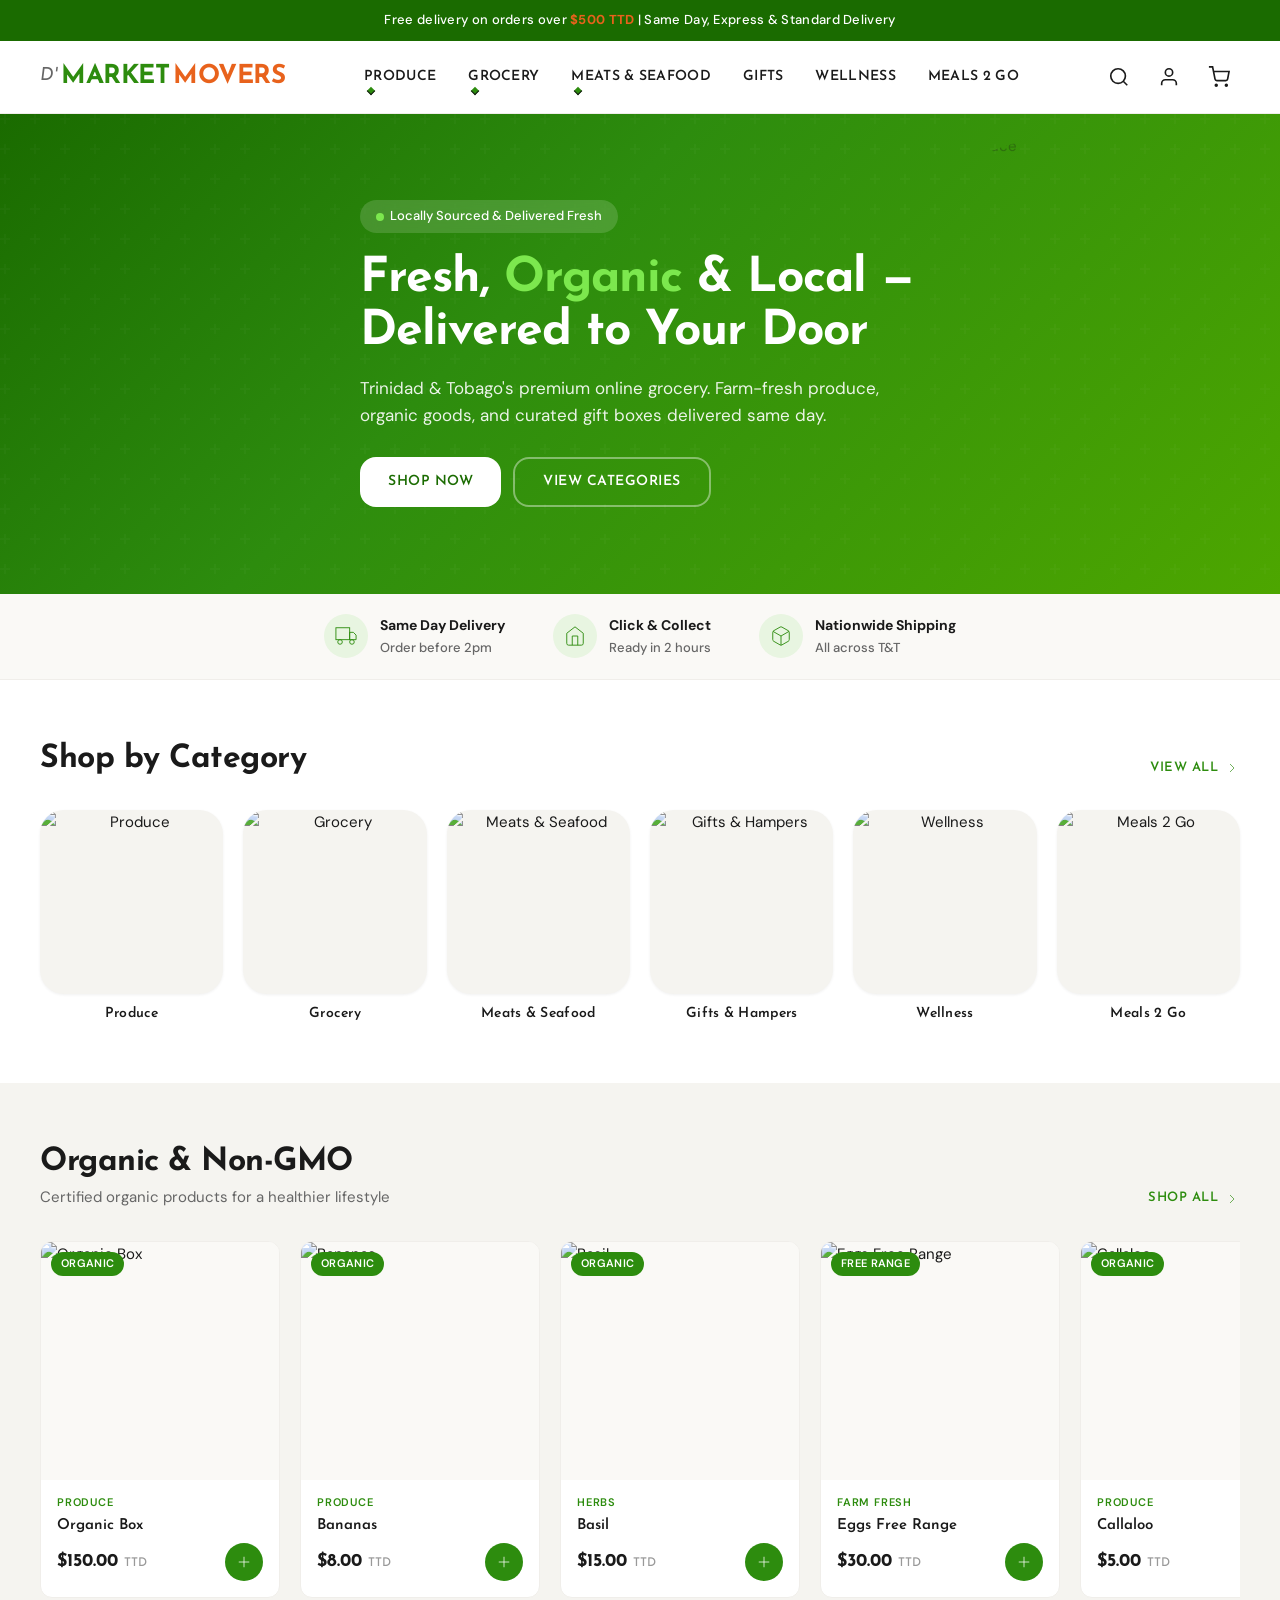
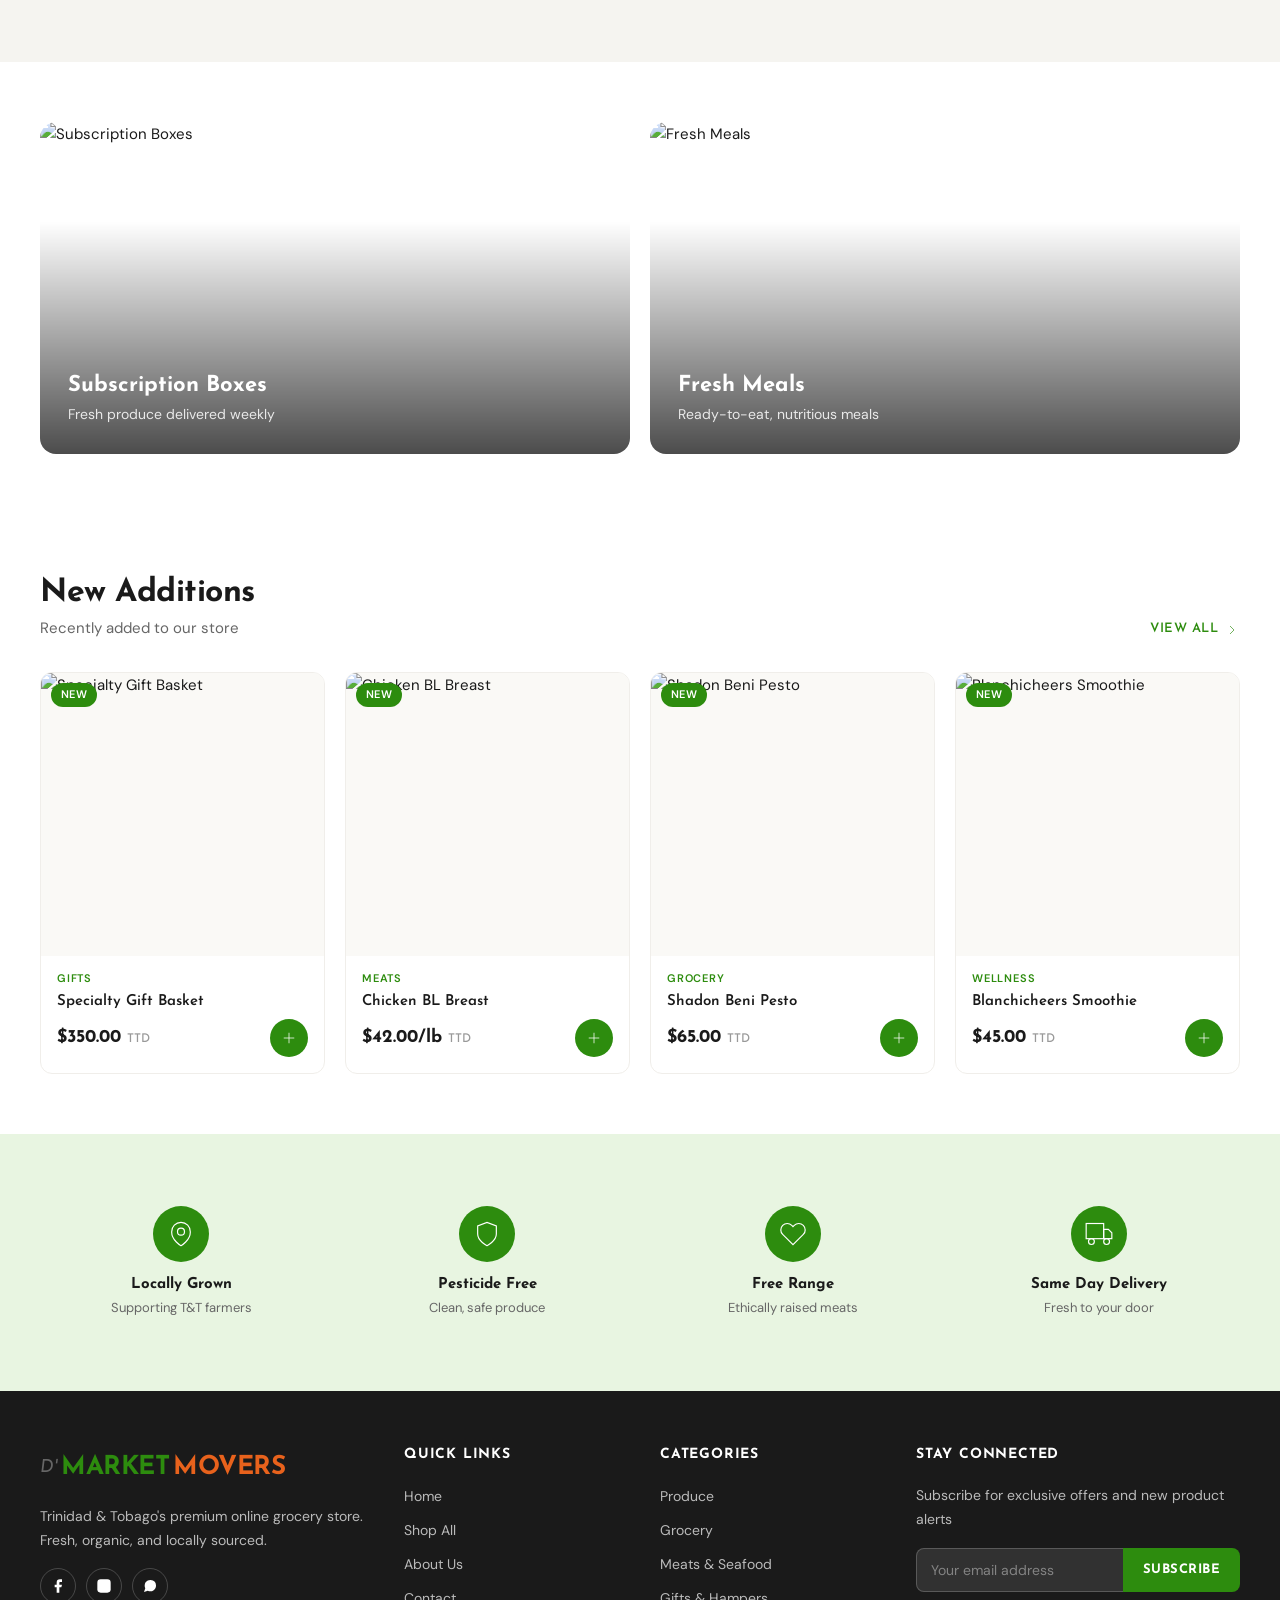
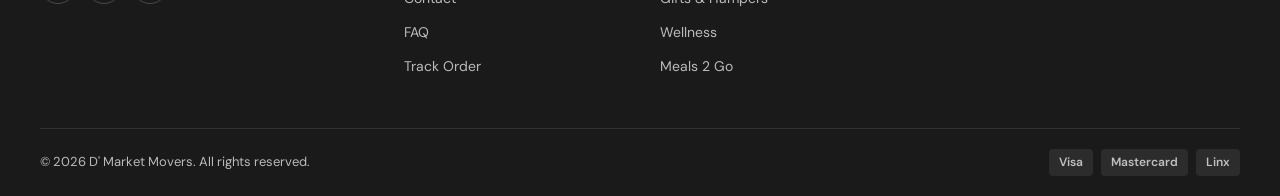
==== index.html @ 55ee6a90 "first commit Co-Authored-By: Claude Opus 4.6 <noreply@anthropic.com>" ====
<!DOCTYPE html>
<html lang="en">
<head>
  <meta charset="UTF-8">
  <meta name="viewport" content="width=device-width, initial-scale=1.0">
  <meta name="description" content="Trinidad & Tobago's premium online grocery store. Fresh, organic, and locally sourced produce, meats, gifts, and more delivered to your door.">
  <title>D' Market Movers - Fresh, Organic &amp; Local Grocery Delivery in Trinidad &amp; Tobago</title>
  <link rel="preconnect" href="https://fonts.googleapis.com">
  <link rel="preconnect" href="https://fonts.gstatic.com" crossorigin>
  <link href="https://fonts.googleapis.com/css2?family=DM+Sans:ital,opsz,wght@0,9..40,100..1000;1,9..40,100..1000&family=Josefin+Sans:ital,wght@0,100..700;1,100..700&display=swap" rel="stylesheet">
  <link rel="stylesheet" href="css/style.css">
</head>
<body>

  <!-- Announcement Bar -->
  <div class="announcement-bar">
    Free delivery on orders over <span>$500 TTD</span> | Same Day, Express &amp; Standard Delivery
  </div>

  <!-- Header -->
  <header class="site-header">
    <div class="container">
      <div class="header-inner">
        <a href="index.html" class="logo">
          <span class="logo-d">D'</span>
          <span class="logo-market">MARKET</span>
          <span class="logo-movers">MOVERS</span>
        </a>
        <nav class="main-nav">
          <div class="nav-item has-dropdown">
            <a href="collection.html">Produce</a>
            <div class="mega-dropdown">
              <div class="mega-dropdown-inner">
                <div class="mega-col">
                  <h4>Fruits</h4>
                  <ul>
                    <li><a href="collection.html">Bananas</a></li>
                    <li><a href="collection.html">Strawberries</a></li>
                    <li><a href="collection.html">Pink Grapefruit</a></li>
                    <li><a href="collection.html">Watermelon</a></li>
                    <li><a href="collection.html">Apples</a></li>
                  </ul>
                </div>
                <div class="mega-col">
                  <h4>Vegetables</h4>
                  <ul>
                    <li><a href="collection.html">Callaloo</a></li>
                    <li><a href="collection.html">Cabbage</a></li>
                    <li><a href="collection.html">Carrots</a></li>
                    <li><a href="collection.html">Celery</a></li>
                    <li><a href="collection.html">Beet Root</a></li>
                  </ul>
                </div>
                <div class="mega-col">
                  <h4>Herbs &amp; Organic</h4>
                  <ul>
                    <li><a href="collection.html">Basil</a></li>
                    <li><a href="collection.html">Chadon Beni</a></li>
                    <li><a href="collection.html">Organic Box</a></li>
                    <li><a href="collection.html">View All Produce</a></li>
                  </ul>
                </div>
                <div class="mega-featured">
                  <img src="https://www.dmarketmovers.com/976-home_default/organic-box.jpg" alt="Organic Box">
                  <div class="mega-featured-info">
                    <h4>Organic Box</h4>
                    <p>Curated seasonal organic produce — $150.00 TTD</p>
                  </div>
                </div>
              </div>
            </div>
          </div>
          <div class="nav-item has-dropdown">
            <a href="collection.html">Grocery</a>
            <div class="mega-dropdown">
              <div class="mega-dropdown-inner">
                <div class="mega-col">
                  <h4>Pantry Staples</h4>
                  <ul>
                    <li><a href="collection.html">Rice &amp; Grains</a></li>
                    <li><a href="collection.html">Cooking Oil</a></li>
                    <li><a href="collection.html">Seasonings</a></li>
                    <li><a href="collection.html">Canned Goods</a></li>
                  </ul>
                </div>
                <div class="mega-col">
                  <h4>Sauces &amp; Condiments</h4>
                  <ul>
                    <li><a href="collection.html">Shadon Beni Pesto</a></li>
                    <li><a href="collection.html">Hot Sauce</a></li>
                    <li><a href="collection.html">Pepper Sauce</a></li>
                    <li><a href="collection.html">Marinades</a></li>
                  </ul>
                </div>
                <div class="mega-col">
                  <h4>Beverages</h4>
                  <ul>
                    <li><a href="collection.html">Juices</a></li>
                    <li><a href="collection.html">Smoothies</a></li>
                    <li><a href="collection.html">Water</a></li>
                    <li><a href="collection.html">View All Grocery</a></li>
                  </ul>
                </div>
                <div class="mega-featured">
                  <img src="https://www.dmarketmovers.com/1781-home_default/shadonbeni-pesto.jpg" alt="Shadon Beni Pesto">
                  <div class="mega-featured-info">
                    <h4>Shadon Beni Pesto</h4>
                    <p>Authentic T&amp;T flavour — $65.00 TTD</p>
                  </div>
                </div>
              </div>
            </div>
          </div>
          <div class="nav-item has-dropdown">
            <a href="collection.html">Meats &amp; Seafood</a>
            <div class="mega-dropdown">
              <div class="mega-dropdown-inner">
                <div class="mega-col">
                  <h4>Chicken</h4>
                  <ul>
                    <li><a href="collection.html">Chicken Breast</a></li>
                    <li><a href="collection.html">Chicken Minced</a></li>
                    <li><a href="collection.html">Whole Chicken</a></li>
                    <li><a href="collection.html">Free Range</a></li>
                  </ul>
                </div>
                <div class="mega-col">
                  <h4>Beef &amp; Pork</h4>
                  <ul>
                    <li><a href="collection.html">Beef Minced</a></li>
                    <li><a href="collection.html">Steak Cuts</a></li>
                    <li><a href="collection.html">Pork Chops</a></li>
                  </ul>
                </div>
                <div class="mega-col">
                  <h4>Seafood</h4>
                  <ul>
                    <li><a href="collection.html">Shark</a></li>
                    <li><a href="collection.html">Shrimp</a></li>
                    <li><a href="collection.html">Fish Fillet</a></li>
                    <li><a href="collection.html">View All Meats</a></li>
                  </ul>
                </div>
                <div class="mega-featured">
                  <img src="https://www.dmarketmovers.com/79-home_default/chicken-bl-breast-per-lb.jpg" alt="Chicken Breast">
                  <div class="mega-featured-info">
                    <h4>Chicken BL Breast</h4>
                    <p>Farm fresh, per lb — $42.00 TTD</p>
                  </div>
                </div>
              </div>
            </div>
          </div>
          <div class="nav-item">
            <a href="collection.html">Gifts</a>
          </div>
          <div class="nav-item">
            <a href="collection.html">Wellness</a>
          </div>
          <div class="nav-item">
            <a href="collection.html">Meals 2 Go</a>
          </div>
        </nav>
        <div class="header-actions">
          <button class="header-btn" aria-label="Search" onclick="openSearch()">
            <svg viewBox="0 0 24 24"><circle cx="11" cy="11" r="8"/><line x1="21" y1="21" x2="16.65" y2="16.65"/></svg>
          </button>
          <button class="header-btn" aria-label="Account">
            <svg viewBox="0 0 24 24"><path d="M20 21v-2a4 4 0 00-4-4H8a4 4 0 00-4 4v2"/><circle cx="12" cy="7" r="4"/></svg>
          </button>
          <button class="header-btn" aria-label="Cart" onclick="openCart()">
            <svg viewBox="0 0 24 24"><circle cx="9" cy="21" r="1"/><circle cx="20" cy="21" r="1"/><path d="M1 1h4l2.68 13.39a2 2 0 002 1.61h9.72a2 2 0 002-1.61L23 6H6"/></svg>
            <span class="cart-count">0</span>
          </button>
          <button class="mobile-toggle" aria-label="Menu" onclick="toggleMobileMenu()">
            <div class="hamburger"><span></span><span></span><span></span></div>
          </button>
        </div>
      </div>
    </div>
  </header>

  <!-- Mobile Nav -->
  <div class="mobile-nav">
    <div class="mobile-nav-header">
      <a href="index.html" class="logo">
        <span class="logo-d">D'</span>
        <span class="logo-market">MARKET</span>
        <span class="logo-movers">MOVERS</span>
      </a>
      <button onclick="closeMobileMenu()">
        <svg viewBox="0 0 24 24" width="24" height="24" stroke="currentColor" stroke-width="2" fill="none"><line x1="18" y1="6" x2="6" y2="18"/><line x1="6" y1="6" x2="18" y2="18"/></svg>
      </button>
    </div>
    <div class="mobile-nav-links">
      <a href="collection.html">Produce</a>
      <a href="collection.html">Grocery</a>
      <a href="collection.html">Meats &amp; Seafood</a>
      <a href="collection.html">Gifts</a>
      <a href="collection.html">Wellness</a>
      <a href="collection.html">Meals 2 Go</a>
    </div>
  </div>

  <!-- Cart Overlay + Drawer -->
  <div class="cart-overlay"></div>
  <aside class="cart-drawer">
    <div class="cart-drawer-header">
      <h3>Your Cart <span class="cart-drawer-count">0 items</span></h3>
      <button class="cart-close" onclick="closeCart()">
        <svg viewBox="0 0 24 24"><line x1="18" y1="6" x2="6" y2="18"/><line x1="6" y1="6" x2="18" y2="18"/></svg>
      </button>
    </div>
    <div class="cart-items"></div>
    <div class="cart-footer">
      <div class="cart-subtotal">
        <span>Subtotal</span>
        <span class="cart-subtotal-value">$0.00 TTD</span>
      </div>
      <button class="cart-checkout">Proceed to Checkout</button>
    </div>
  </aside>

  <!-- Hero -->
  <section class="hero">
    <div class="container">
      <div class="hero-content">
        <span class="hero-tag">Locally Sourced &amp; Delivered Fresh</span>
        <h1>Fresh, <em>Organic</em> &amp; Local — Delivered to Your Door</h1>
        <p>Trinidad &amp; Tobago's premium online grocery. Farm-fresh produce, organic goods, and curated gift boxes delivered same day.</p>
        <div class="hero-btns">
          <a href="collection.html" class="btn btn-primary">Shop Now</a>
          <a href="#categories" class="btn btn-outline">View Categories</a>
        </div>
      </div>
    </div>
    <div class="hero-image">
      <img src="https://www.dmarketmovers.com/img/cms/mm-fresh-slider-822.jpg" alt="Fresh organic produce">
    </div>
  </section>

  <!-- Delivery Bar -->
  <div class="delivery-bar">
    <div class="container">
      <div class="delivery-item">
        <div class="delivery-icon">
          <svg viewBox="0 0 24 24"><rect x="1" y="3" width="15" height="13"/><polygon points="16 8 20 8 23 11 23 16 16 16 16 8"/><circle cx="5.5" cy="18.5" r="2.5"/><circle cx="18.5" cy="18.5" r="2.5"/></svg>
        </div>
        <div>
          <strong>Same Day Delivery</strong><br>
          <span style="font-size:13px;color:var(--color-text-light)">Order before 2pm</span>
        </div>
      </div>
      <div class="delivery-item">
        <div class="delivery-icon">
          <svg viewBox="0 0 24 24"><path d="M3 9l9-7 9 7v11a2 2 0 01-2 2H5a2 2 0 01-2-2z"/><polyline points="9 22 9 12 15 12 15 22"/></svg>
        </div>
        <div>
          <strong>Click &amp; Collect</strong><br>
          <span style="font-size:13px;color:var(--color-text-light)">Ready in 2 hours</span>
        </div>
      </div>
      <div class="delivery-item">
        <div class="delivery-icon">
          <svg viewBox="0 0 24 24"><path d="M21 16V8a2 2 0 00-1-1.73l-7-4a2 2 0 00-2 0l-7 4A2 2 0 003 8v8a2 2 0 001 1.73l7 4a2 2 0 002 0l7-4A2 2 0 0021 16z"/><polyline points="3.27 6.96 12 12.01 20.73 6.96"/><line x1="12" y1="22.08" x2="12" y2="12"/></svg>
        </div>
        <div>
          <strong>Nationwide Shipping</strong><br>
          <span style="font-size:13px;color:var(--color-text-light)">All across T&amp;T</span>
        </div>
      </div>
    </div>
  </div>

  <!-- Categories -->
  <section id="categories" class="section">
    <div class="container">
      <div class="section-header">
        <h2>Shop by Category</h2>
        <a href="collection.html" class="section-link">View All <svg viewBox="0 0 24 24"><polyline points="9 18 15 12 9 6"/></svg></a>
      </div>
      <div class="categories-grid">
        <a href="collection.html" class="category-card">
          <div class="category-card-img"><img src="https://www.dmarketmovers.com/976-home_default/organic-box.jpg" alt="Produce"></div>
          <h3>Produce</h3>
        </a>
        <a href="collection.html" class="category-card">
          <div class="category-card-img"><img src="https://www.dmarketmovers.com/1781-home_default/shadonbeni-pesto.jpg" alt="Grocery"></div>
          <h3>Grocery</h3>
        </a>
        <a href="collection.html" class="category-card">
          <div class="category-card-img"><img src="https://www.dmarketmovers.com/79-home_default/chicken-bl-breast-per-lb.jpg" alt="Meats & Seafood"></div>
          <h3>Meats &amp; Seafood</h3>
        </a>
        <a href="collection.html" class="category-card">
          <div class="category-card-img"><img src="https://www.dmarketmovers.com/1066-home_default/specialty-gift-basket.jpg" alt="Gifts & Hampers"></div>
          <h3>Gifts &amp; Hampers</h3>
        </a>
        <a href="collection.html" class="category-card">
          <div class="category-card-img"><img src="https://www.dmarketmovers.com/3885-home_default/tropical-vibe-fruition-blend-454g.jpg" alt="Wellness"></div>
          <h3>Wellness</h3>
        </a>
        <a href="collection.html" class="category-card">
          <div class="category-card-img"><img src="https://www.dmarketmovers.com/1920-home_default/veggie-bites-vegan.jpg" alt="Meals 2 Go"></div>
          <h3>Meals 2 Go</h3>
        </a>
      </div>
    </div>
  </section>

  <!-- Featured: Organic & Non-GMO -->
  <section class="section section-alt">
    <div class="container">
      <div class="section-header">
        <div>
          <h2>Organic &amp; Non-GMO</h2>
          <p>Certified organic products for a healthier lifestyle</p>
        </div>
        <a href="collection.html" class="section-link">Shop All <svg viewBox="0 0 24 24"><polyline points="9 18 15 12 9 6"/></svg></a>
      </div>
      <div class="products-scroll">

        <div class="product-card">
          <div class="product-card-image">
            <img src="https://www.dmarketmovers.com/976-home_default/organic-box.jpg" alt="Organic Box" onclick="openQuickView({id:'organic-box',name:'Organic Box',price:150,category:'Produce',image:'https://www.dmarketmovers.com/976-home_default/organic-box.jpg'})" style="cursor:pointer">
            <span class="product-card-badge">Organic</span>
            <button class="product-card-wishlist"><svg viewBox="0 0 24 24"><path d="M20.84 4.61a5.5 5.5 0 00-7.78 0L12 5.67l-1.06-1.06a5.5 5.5 0 00-7.78 7.78l1.06 1.06L12 21.23l7.78-7.78 1.06-1.06a5.5 5.5 0 000-7.78z"/></svg></button>
          </div>
          <div class="product-card-info">
            <div class="product-card-category">Produce</div>
            <div class="product-card-name"><a href="product.html">Organic Box</a></div>
            <div class="product-card-bottom">
              <div class="product-card-price">$150.00 <span class="currency">TTD</span></div>
              <button class="add-to-cart-btn" onclick="Cart.add({id:'organic-box',name:'Organic Box',price:150,image:'https://www.dmarketmovers.com/976-home_default/organic-box.jpg'})"><svg viewBox="0 0 24 24"><line x1="12" y1="5" x2="12" y2="19"/><line x1="5" y1="12" x2="19" y2="12"/></svg></button>
            </div>
          </div>
        </div>

        <div class="product-card">
          <div class="product-card-image">
            <img src="https://www.dmarketmovers.com/2502-home_default/bananas.jpg" alt="Bananas" onclick="openQuickView({id:'bananas',name:'Bananas',price:8,category:'Produce',image:'https://www.dmarketmovers.com/2502-home_default/bananas.jpg'})" style="cursor:pointer">
            <span class="product-card-badge">Organic</span>
            <button class="product-card-wishlist"><svg viewBox="0 0 24 24"><path d="M20.84 4.61a5.5 5.5 0 00-7.78 0L12 5.67l-1.06-1.06a5.5 5.5 0 00-7.78 7.78l1.06 1.06L12 21.23l7.78-7.78 1.06-1.06a5.5 5.5 0 000-7.78z"/></svg></button>
          </div>
          <div class="product-card-info">
            <div class="product-card-category">Produce</div>
            <div class="product-card-name"><a href="product.html">Bananas</a></div>
            <div class="product-card-bottom">
              <div class="product-card-price">$8.00 <span class="currency">TTD</span></div>
              <button class="add-to-cart-btn" onclick="Cart.add({id:'bananas',name:'Bananas',price:8,image:'https://www.dmarketmovers.com/2502-home_default/bananas.jpg'})"><svg viewBox="0 0 24 24"><line x1="12" y1="5" x2="12" y2="19"/><line x1="5" y1="12" x2="19" y2="12"/></svg></button>
            </div>
          </div>
        </div>

        <div class="product-card">
          <div class="product-card-image">
            <img src="https://www.dmarketmovers.com/915-home_default/basil.jpg" alt="Basil" onclick="openQuickView({id:'basil',name:'Basil',price:15,category:'Herbs',image:'https://www.dmarketmovers.com/915-home_default/basil.jpg'})" style="cursor:pointer">
            <span class="product-card-badge">Organic</span>
            <button class="product-card-wishlist"><svg viewBox="0 0 24 24"><path d="M20.84 4.61a5.5 5.5 0 00-7.78 0L12 5.67l-1.06-1.06a5.5 5.5 0 00-7.78 7.78l1.06 1.06L12 21.23l7.78-7.78 1.06-1.06a5.5 5.5 0 000-7.78z"/></svg></button>
          </div>
          <div class="product-card-info">
            <div class="product-card-category">Herbs</div>
            <div class="product-card-name"><a href="product.html">Basil</a></div>
            <div class="product-card-bottom">
              <div class="product-card-price">$15.00 <span class="currency">TTD</span></div>
              <button class="add-to-cart-btn" onclick="Cart.add({id:'basil',name:'Basil',price:15,image:'https://www.dmarketmovers.com/915-home_default/basil.jpg'})"><svg viewBox="0 0 24 24"><line x1="12" y1="5" x2="12" y2="19"/><line x1="5" y1="12" x2="19" y2="12"/></svg></button>
            </div>
          </div>
        </div>

        <div class="product-card">
          <div class="product-card-image">
            <img src="https://www.dmarketmovers.com/839-home_default/eggs-free-range.jpg" alt="Eggs Free Range" onclick="openQuickView({id:'eggs-free-range',name:'Eggs Free Range',price:30,category:'Farm Fresh',image:'https://www.dmarketmovers.com/839-home_default/eggs-free-range.jpg'})" style="cursor:pointer">
            <span class="product-card-badge">Free Range</span>
            <button class="product-card-wishlist"><svg viewBox="0 0 24 24"><path d="M20.84 4.61a5.5 5.5 0 00-7.78 0L12 5.67l-1.06-1.06a5.5 5.5 0 00-7.78 7.78l1.06 1.06L12 21.23l7.78-7.78 1.06-1.06a5.5 5.5 0 000-7.78z"/></svg></button>
          </div>
          <div class="product-card-info">
            <div class="product-card-category">Farm Fresh</div>
            <div class="product-card-name"><a href="product.html">Eggs Free Range</a></div>
            <div class="product-card-bottom">
              <div class="product-card-price">$30.00 <span class="currency">TTD</span></div>
              <button class="add-to-cart-btn" onclick="Cart.add({id:'eggs-free-range',name:'Eggs Free Range',price:30,image:'https://www.dmarketmovers.com/839-home_default/eggs-free-range.jpg'})"><svg viewBox="0 0 24 24"><line x1="12" y1="5" x2="12" y2="19"/><line x1="5" y1="12" x2="19" y2="12"/></svg></button>
            </div>
          </div>
        </div>

        <div class="product-card">
          <div class="product-card-image">
            <img src="https://www.dmarketmovers.com/55-home_default/callaloo.jpg" alt="Callaloo" onclick="openQuickView({id:'callaloo',name:'Callaloo',price:5,category:'Produce',image:'https://www.dmarketmovers.com/55-home_default/callaloo.jpg'})" style="cursor:pointer">
            <span class="product-card-badge">Organic</span>
            <button class="product-card-wishlist"><svg viewBox="0 0 24 24"><path d="M20.84 4.61a5.5 5.5 0 00-7.78 0L12 5.67l-1.06-1.06a5.5 5.5 0 00-7.78 7.78l1.06 1.06L12 21.23l7.78-7.78 1.06-1.06a5.5 5.5 0 000-7.78z"/></svg></button>
          </div>
          <div class="product-card-info">
            <div class="product-card-category">Produce</div>
            <div class="product-card-name"><a href="product.html">Callaloo</a></div>
            <div class="product-card-bottom">
              <div class="product-card-price">$5.00 <span class="currency">TTD</span></div>
              <button class="add-to-cart-btn" onclick="Cart.add({id:'callaloo',name:'Callaloo',price:5,image:'https://www.dmarketmovers.com/55-home_default/callaloo.jpg'})"><svg viewBox="0 0 24 24"><line x1="12" y1="5" x2="12" y2="19"/><line x1="5" y1="12" x2="19" y2="12"/></svg></button>
            </div>
          </div>
        </div>

        <div class="product-card">
          <div class="product-card-image">
            <img src="https://www.dmarketmovers.com/858-home_default/pink-grapefruit.jpg" alt="Pink Grapefruit" onclick="openQuickView({id:'pink-grapefruit',name:'Pink Grapefruit',price:12,category:'Fruits',image:'https://www.dmarketmovers.com/858-home_default/pink-grapefruit.jpg'})" style="cursor:pointer">
            <span class="product-card-badge">Organic</span>
            <button class="product-card-wishlist"><svg viewBox="0 0 24 24"><path d="M20.84 4.61a5.5 5.5 0 00-7.78 0L12 5.67l-1.06-1.06a5.5 5.5 0 00-7.78 7.78l1.06 1.06L12 21.23l7.78-7.78 1.06-1.06a5.5 5.5 0 000-7.78z"/></svg></button>
          </div>
          <div class="product-card-info">
            <div class="product-card-category">Produce</div>
            <div class="product-card-name"><a href="product.html">Pink Grapefruit</a></div>
            <div class="product-card-bottom">
              <div class="product-card-price">$12.00 <span class="currency">TTD</span></div>
              <button class="add-to-cart-btn" onclick="Cart.add({id:'pink-grapefruit',name:'Pink Grapefruit',price:12,image:'https://www.dmarketmovers.com/858-home_default/pink-grapefruit.jpg'})"><svg viewBox="0 0 24 24"><line x1="12" y1="5" x2="12" y2="19"/><line x1="5" y1="12" x2="19" y2="12"/></svg></button>
            </div>
          </div>
        </div>

      </div>
    </div>
  </section>

  <!-- Promo Banners -->
  <section class="section">
    <div class="container">
      <div class="promo-grid">
        <a href="collection.html" class="promo-card">
          <img src="https://www.dmarketmovers.com/976-home_default/organic-box.jpg" alt="Subscription Boxes">
          <div class="promo-card-overlay"></div>
          <div class="promo-card-content">
            <h3>Subscription Boxes</h3>
            <p>Fresh produce delivered weekly</p>
          </div>
        </a>
        <a href="collection.html" class="promo-card">
          <img src="https://www.dmarketmovers.com/1920-home_default/veggie-bites-vegan.jpg" alt="Fresh Meals">
          <div class="promo-card-overlay"></div>
          <div class="promo-card-content">
            <h3>Fresh Meals</h3>
            <p>Ready-to-eat, nutritious meals</p>
          </div>
        </a>
      </div>
    </div>
  </section>

  <!-- New Additions -->
  <section class="section">
    <div class="container">
      <div class="section-header">
        <div>
          <h2>New Additions</h2>
          <p>Recently added to our store</p>
        </div>
        <a href="collection.html" class="section-link">View All <svg viewBox="0 0 24 24"><polyline points="9 18 15 12 9 6"/></svg></a>
      </div>
      <div class="products-grid">

        <div class="product-card">
          <div class="product-card-image">
            <img src="https://www.dmarketmovers.com/1066-home_default/specialty-gift-basket.jpg" alt="Specialty Gift Basket" onclick="openQuickView({id:'specialty-gift-basket',name:'Specialty Gift Basket',price:350,category:'Gifts',image:'https://www.dmarketmovers.com/1066-home_default/specialty-gift-basket.jpg'})" style="cursor:pointer">
            <span class="product-card-badge">New</span>
            <button class="product-card-wishlist"><svg viewBox="0 0 24 24"><path d="M20.84 4.61a5.5 5.5 0 00-7.78 0L12 5.67l-1.06-1.06a5.5 5.5 0 00-7.78 7.78l1.06 1.06L12 21.23l7.78-7.78 1.06-1.06a5.5 5.5 0 000-7.78z"/></svg></button>
          </div>
          <div class="product-card-info">
            <div class="product-card-category">Gifts</div>
            <div class="product-card-name"><a href="product.html">Specialty Gift Basket</a></div>
            <div class="product-card-bottom">
              <div class="product-card-price">$350.00 <span class="currency">TTD</span></div>
              <button class="add-to-cart-btn" onclick="Cart.add({id:'specialty-gift-basket',name:'Specialty Gift Basket',price:350,image:'https://www.dmarketmovers.com/1066-home_default/specialty-gift-basket.jpg'})"><svg viewBox="0 0 24 24"><line x1="12" y1="5" x2="12" y2="19"/><line x1="5" y1="12" x2="19" y2="12"/></svg></button>
            </div>
          </div>
        </div>

        <div class="product-card">
          <div class="product-card-image">
            <img src="https://www.dmarketmovers.com/79-home_default/chicken-bl-breast-per-lb.jpg" alt="Chicken BL Breast" onclick="openQuickView({id:'chicken-bl-breast',name:'Chicken BL Breast',price:42,category:'Meats',image:'https://www.dmarketmovers.com/79-home_default/chicken-bl-breast-per-lb.jpg'})" style="cursor:pointer">
            <span class="product-card-badge">New</span>
            <button class="product-card-wishlist"><svg viewBox="0 0 24 24"><path d="M20.84 4.61a5.5 5.5 0 00-7.78 0L12 5.67l-1.06-1.06a5.5 5.5 0 00-7.78 7.78l1.06 1.06L12 21.23l7.78-7.78 1.06-1.06a5.5 5.5 0 000-7.78z"/></svg></button>
          </div>
          <div class="product-card-info">
            <div class="product-card-category">Meats</div>
            <div class="product-card-name"><a href="product.html">Chicken BL Breast</a></div>
            <div class="product-card-bottom">
              <div class="product-card-price">$42.00/lb <span class="currency">TTD</span></div>
              <button class="add-to-cart-btn" onclick="Cart.add({id:'chicken-bl-breast',name:'Chicken BL Breast',price:42,image:'https://www.dmarketmovers.com/79-home_default/chicken-bl-breast-per-lb.jpg'})"><svg viewBox="0 0 24 24"><line x1="12" y1="5" x2="12" y2="19"/><line x1="5" y1="12" x2="19" y2="12"/></svg></button>
            </div>
          </div>
        </div>

        <div class="product-card">
          <div class="product-card-image">
            <img src="https://www.dmarketmovers.com/1781-home_default/shadonbeni-pesto.jpg" alt="Shadon Beni Pesto" onclick="openQuickView({id:'shadon-beni-pesto',name:'Shadon Beni Pesto',price:65,category:'Grocery',image:'https://www.dmarketmovers.com/1781-home_default/shadonbeni-pesto.jpg'})" style="cursor:pointer">
            <span class="product-card-badge">New</span>
            <button class="product-card-wishlist"><svg viewBox="0 0 24 24"><path d="M20.84 4.61a5.5 5.5 0 00-7.78 0L12 5.67l-1.06-1.06a5.5 5.5 0 00-7.78 7.78l1.06 1.06L12 21.23l7.78-7.78 1.06-1.06a5.5 5.5 0 000-7.78z"/></svg></button>
          </div>
          <div class="product-card-info">
            <div class="product-card-category">Grocery</div>
            <div class="product-card-name"><a href="product.html">Shadon Beni Pesto</a></div>
            <div class="product-card-bottom">
              <div class="product-card-price">$65.00 <span class="currency">TTD</span></div>
              <button class="add-to-cart-btn" onclick="Cart.add({id:'shadon-beni-pesto',name:'Shadon Beni Pesto',price:65,image:'https://www.dmarketmovers.com/1781-home_default/shadonbeni-pesto.jpg'})"><svg viewBox="0 0 24 24"><line x1="12" y1="5" x2="12" y2="19"/><line x1="5" y1="12" x2="19" y2="12"/></svg></button>
            </div>
          </div>
        </div>

        <div class="product-card">
          <div class="product-card-image">
            <img src="https://www.dmarketmovers.com/2427-home_default/blanchicheers-smoothie.jpg" alt="Blanchicheers Smoothie" onclick="openQuickView({id:'smoothie',name:'Blanchicheers Smoothie',price:45,category:'Wellness',image:'https://www.dmarketmovers.com/2427-home_default/blanchicheers-smoothie.jpg'})" style="cursor:pointer">
            <span class="product-card-badge">New</span>
            <button class="product-card-wishlist"><svg viewBox="0 0 24 24"><path d="M20.84 4.61a5.5 5.5 0 00-7.78 0L12 5.67l-1.06-1.06a5.5 5.5 0 00-7.78 7.78l1.06 1.06L12 21.23l7.78-7.78 1.06-1.06a5.5 5.5 0 000-7.78z"/></svg></button>
          </div>
          <div class="product-card-info">
            <div class="product-card-category">Wellness</div>
            <div class="product-card-name"><a href="product.html">Blanchicheers Smoothie</a></div>
            <div class="product-card-bottom">
              <div class="product-card-price">$45.00 <span class="currency">TTD</span></div>
              <button class="add-to-cart-btn" onclick="Cart.add({id:'blanchicheers-smoothie',name:'Blanchicheers Smoothie',price:45,image:'https://www.dmarketmovers.com/2427-home_default/blanchicheers-smoothie.jpg'})"><svg viewBox="0 0 24 24"><line x1="12" y1="5" x2="12" y2="19"/><line x1="5" y1="12" x2="19" y2="12"/></svg></button>
            </div>
          </div>
        </div>

      </div>
    </div>
  </section>

  <!-- Trust Bar -->
  <div class="trust-bar">
    <div class="container">
      <div class="trust-grid">
        <div class="trust-item">
          <div class="trust-icon">
            <svg viewBox="0 0 24 24"><path d="M12 22s-8-4.5-8-11.8A8 8 0 0112 2a8 8 0 018 8.2c0 7.3-8 11.8-8 11.8z"/><circle cx="12" cy="10" r="3"/></svg>
          </div>
          <h4>Locally Grown</h4>
          <p>Supporting T&amp;T farmers</p>
        </div>
        <div class="trust-item">
          <div class="trust-icon">
            <svg viewBox="0 0 24 24"><path d="M12 22s8-4 8-10V5l-8-3-8 3v7c0 6 8 10 8 10z"/></svg>
          </div>
          <h4>Pesticide Free</h4>
          <p>Clean, safe produce</p>
        </div>
        <div class="trust-item">
          <div class="trust-icon">
            <svg viewBox="0 0 24 24"><path d="M20.84 4.61a5.5 5.5 0 00-7.78 0L12 5.67l-1.06-1.06a5.5 5.5 0 00-7.78 7.78l1.06 1.06L12 21.23l7.78-7.78 1.06-1.06a5.5 5.5 0 000-7.78z"/></svg>
          </div>
          <h4>Free Range</h4>
          <p>Ethically raised meats</p>
        </div>
        <div class="trust-item">
          <div class="trust-icon">
            <svg viewBox="0 0 24 24"><rect x="1" y="3" width="15" height="13"/><polygon points="16 8 20 8 23 11 23 16 16 16 16 8"/><circle cx="5.5" cy="18.5" r="2.5"/><circle cx="18.5" cy="18.5" r="2.5"/></svg>
          </div>
          <h4>Same Day Delivery</h4>
          <p>Fresh to your door</p>
        </div>
      </div>
    </div>
  </div>

  <!-- Footer -->
  <footer class="site-footer">
    <div class="container">
      <div class="footer-grid">
        <div class="footer-col">
          <div class="footer-logo">
            <a href="index.html" class="logo">
              <span class="logo-d">D'</span>
              <span class="logo-market">MARKET</span>
              <span class="logo-movers">MOVERS</span>
            </a>
          </div>
          <p>Trinidad &amp; Tobago's premium online grocery store. Fresh, organic, and locally sourced.</p>
          <div class="footer-social">
            <a href="#" aria-label="Facebook"><svg viewBox="0 0 24 24"><path d="M18 2h-3a5 5 0 00-5 5v3H7v4h3v8h4v-8h3l1-4h-4V7a1 1 0 011-1h3z"/></svg></a>
            <a href="#" aria-label="Instagram"><svg viewBox="0 0 24 24"><rect x="2" y="2" width="20" height="20" rx="5" ry="5"/><path d="M16 11.37A4 4 0 1112.63 8 4 4 0 0116 11.37z"/><line x1="17.5" y1="6.5" x2="17.51" y2="6.5"/></svg></a>
            <a href="#" aria-label="WhatsApp"><svg viewBox="0 0 24 24"><path d="M21 11.5a8.38 8.38 0 01-.9 3.8 8.5 8.5 0 01-7.6 4.7 8.38 8.38 0 01-3.8-.9L3 21l1.9-5.7a8.38 8.38 0 01-.9-3.8 8.5 8.5 0 014.7-7.6 8.38 8.38 0 013.8-.9h.5a8.48 8.48 0 018 8v.5z"/></svg></a>
          </div>
        </div>
        <div class="footer-col">
          <h5>Quick Links</h5>
          <ul>
            <li><a href="index.html">Home</a></li>
            <li><a href="collection.html">Shop All</a></li>
            <li><a href="#">About Us</a></li>
            <li><a href="#">Contact</a></li>
            <li><a href="#">FAQ</a></li>
            <li><a href="#">Track Order</a></li>
          </ul>
        </div>
        <div class="footer-col">
          <h5>Categories</h5>
          <ul>
            <li><a href="collection.html">Produce</a></li>
            <li><a href="collection.html">Grocery</a></li>
            <li><a href="collection.html">Meats &amp; Seafood</a></li>
            <li><a href="collection.html">Gifts &amp; Hampers</a></li>
            <li><a href="collection.html">Wellness</a></li>
            <li><a href="collection.html">Meals 2 Go</a></li>
          </ul>
        </div>
        <div class="footer-col">
          <h5>Stay Connected</h5>
          <p>Subscribe for exclusive offers and new product alerts</p>
          <div class="footer-newsletter">
            <input type="email" placeholder="Your email address" aria-label="Email address">
            <button type="button">Subscribe</button>
          </div>
        </div>
      </div>
      <div class="footer-bottom">
        <p>&copy; 2026 D' Market Movers. All rights reserved.</p>
        <div class="footer-payments">
          <span>Visa</span>
          <span>Mastercard</span>
          <span>Linx</span>
        </div>
      </div>
    </div>
  </footer>

  <!-- Search Overlay -->
  <div class="search-overlay" onclick="if(event.target===this)closeSearch()">
    <div class="search-overlay-inner">
      <button class="search-close-btn" onclick="closeSearch()">
        <svg viewBox="0 0 24 24" width="20" height="20" stroke="currentColor" stroke-width="2" fill="none"><line x1="18" y1="6" x2="6" y2="18"/><line x1="6" y1="6" x2="18" y2="18"/></svg>
      </button>
      <div class="search-input-wrap">
        <svg viewBox="0 0 24 24"><circle cx="11" cy="11" r="8"/><line x1="21" y1="21" x2="16.65" y2="16.65"/></svg>
        <input type="text" class="search-input" placeholder="Search for products..." oninput="handleSearchInput(event)" autocomplete="off">
        <kbd style="font-size:11px;padding:2px 8px;background:var(--color-bg-section);border-radius:4px;color:var(--color-text-muted);border:1px solid var(--color-border)">ESC</kbd>
      </div>
      <div class="search-results"></div>
    </div>
  </div>

  <script src="js/app.js"></script>
</body>
</html>
---- css/style.css ----
/* ============================================
   D' Market Movers - Shopify-Ready Stylesheet
   Aesthetic: Fresh & Organic Modern
   ============================================ */

@import url('https://fonts.googleapis.com/css2?family=Josefin+Sans:wght@400;600;700&family=DM+Sans:ital,wght@0,400;0,500;0,700;1,400&display=swap');

/* --- CSS Custom Properties (Shopify Theme Settings Ready) --- */
:root {
  --color-primary: #2d8c0e;
  --color-primary-light: #e8f5e1;
  --color-primary-dark: #1a6b00;
  --color-accent: #e8621c;
  --color-accent-light: #fff3ec;
  --color-olive: #6b8e23;
  --color-olive-light: #f4f7ec;
  --color-text: #1a1a1a;
  --color-text-light: #666;
  --color-text-muted: #999;
  --color-bg: #ffffff;
  --color-bg-warm: #faf9f6;
  --color-bg-section: #f5f4f0;
  --color-border: #e8e6e1;
  --color-border-light: #f0eeea;
  --color-success: #2d8c0e;
  --color-badge: #e8621c;
  --shadow-sm: 0 1px 3px rgba(0,0,0,0.06);
  --shadow-md: 0 4px 12px rgba(0,0,0,0.08);
  --shadow-lg: 0 8px 30px rgba(0,0,0,0.1);
  --shadow-card: 0 2px 8px rgba(0,0,0,0.06);
  --shadow-card-hover: 0 8px 25px rgba(0,0,0,0.12);
  --radius-sm: 8px;
  --radius-md: 12px;
  --radius-lg: 16px;
  --radius-xl: 24px;
  --radius-full: 50%;
  --font-heading: 'Josefin Sans', sans-serif;
  --font-body: 'DM Sans', sans-serif;
  --container: 1240px;
  --header-height: 72px;
  --announcement-height: 40px;
  --transition: 0.3s cubic-bezier(0.4, 0, 0.2, 1);
  --transition-fast: 0.15s ease;
  --transition-bounce: 0.4s cubic-bezier(0.34, 1.56, 0.64, 1);
}

/* --- Reset & Base --- */
*, *::before, *::after { box-sizing: border-box; margin: 0; padding: 0; }
html { scroll-behavior: smooth; -webkit-text-size-adjust: 100%; }
body {
  font-family: var(--font-body);
  color: var(--color-text);
  background: var(--color-bg);
  line-height: 1.6;
  font-size: 15px;
  -webkit-font-smoothing: antialiased;
  overflow-x: hidden;
}
img { max-width: 100%; height: auto; display: block; }
a { color: inherit; text-decoration: none; }
button { cursor: pointer; font-family: inherit; border: none; background: none; }
ul, ol { list-style: none; }
input, select, textarea { font-family: inherit; font-size: inherit; }
h1, h2, h3, h4, h5, h6 { font-family: var(--font-heading); font-weight: 700; line-height: 1.2; }

.container { max-width: var(--container); margin: 0 auto; padding: 0 20px; }

/* --- Announcement Bar --- */
.announcement-bar {
  background: var(--color-primary-dark);
  color: #fff;
  text-align: center;
  padding: 10px 20px;
  font-size: 13px;
  font-weight: 500;
  letter-spacing: 0.3px;
  position: relative;
  z-index: 100;
}
.announcement-bar span { color: var(--color-accent); font-weight: 700; }

/* --- Header --- */
.site-header {
  background: var(--color-bg);
  position: sticky;
  top: 0;
  z-index: 90;
  border-bottom: 1px solid var(--color-border-light);
  transition: box-shadow var(--transition);
}
.site-header.scrolled { box-shadow: var(--shadow-md); }
.header-inner {
  display: flex;
  align-items: center;
  justify-content: space-between;
  height: var(--header-height);
  gap: 24px;
}

/* Logo */
.logo { display: flex; align-items: center; gap: 4px; flex-shrink: 0; }
.logo-d { font-family: var(--font-heading); font-size: 18px; color: var(--color-text-light); font-weight: 400; font-style: italic; }
.logo-market { font-family: var(--font-heading); font-size: 26px; font-weight: 700; color: var(--color-primary); letter-spacing: -0.5px; text-transform: uppercase; }
.logo-movers { font-family: var(--font-heading); font-size: 26px; font-weight: 700; color: var(--color-accent); letter-spacing: -0.5px; text-transform: uppercase; }

/* Navigation */
.main-nav { display: flex; align-items: center; gap: 0; }
.main-nav a {
  padding: 8px 16px;
  font-family: var(--font-heading);
  font-size: 14px;
  font-weight: 600;
  color: var(--color-text);
  letter-spacing: 0.3px;
  text-transform: uppercase;
  position: relative;
  transition: color var(--transition-fast);
}
.main-nav a::after {
  content: '';
  position: absolute;
  bottom: 0;
  left: 16px;
  right: 16px;
  height: 2px;
  background: var(--color-primary);
  transform: scaleX(0);
  transition: transform var(--transition);
}
.main-nav a:hover { color: var(--color-primary); }
.main-nav a:hover::after { transform: scaleX(1); }
.main-nav a.active { color: var(--color-primary); }
.main-nav a.active::after { transform: scaleX(1); }

/* Header Actions */
.header-actions { display: flex; align-items: center; gap: 8px; }
.header-btn {
  width: 42px;
  height: 42px;
  display: flex;
  align-items: center;
  justify-content: center;
  border-radius: var(--radius-full);
  transition: background var(--transition-fast);
  position: relative;
}
.header-btn:hover { background: var(--color-bg-section); }
.header-btn svg { width: 22px; height: 22px; stroke: var(--color-text); stroke-width: 1.8; fill: none; }
.cart-count {
  position: absolute;
  top: 2px;
  right: 2px;
  background: var(--color-accent);
  color: #fff;
  font-size: 10px;
  font-weight: 700;
  width: 18px;
  height: 18px;
  border-radius: var(--radius-full);
  display: flex;
  align-items: center;
  justify-content: center;
  transform: scale(0);
  transition: transform var(--transition-bounce);
}
.cart-count.show { transform: scale(1); }

/* Mobile Menu Toggle */
.mobile-toggle {
  display: none;
  width: 42px;
  height: 42px;
  align-items: center;
  justify-content: center;
  border-radius: var(--radius-full);
}
.mobile-toggle .hamburger { width: 22px; height: 16px; position: relative; }
.mobile-toggle .hamburger span {
  display: block;
  width: 100%;
  height: 2px;
  background: var(--color-text);
  border-radius: 2px;
  position: absolute;
  left: 0;
  transition: var(--transition);
}
.mobile-toggle .hamburger span:nth-child(1) { top: 0; }
.mobile-toggle .hamburger span:nth-child(2) { top: 7px; }
.mobile-toggle .hamburger span:nth-child(3) { top: 14px; }
.mobile-toggle.open .hamburger span:nth-child(1) { top: 7px; transform: rotate(45deg); }
.mobile-toggle.open .hamburger span:nth-child(2) { opacity: 0; }
.mobile-toggle.open .hamburger span:nth-child(3) { top: 7px; transform: rotate(-45deg); }

/* --- Hero Section --- */
.hero {
  position: relative;
  background: linear-gradient(135deg, #1a6b00 0%, #2d8c0e 40%, #4da600 100%);
  overflow: hidden;
  min-height: 480px;
  display: flex;
  align-items: center;
}
.hero::before {
  content: '';
  position: absolute;
  inset: 0;
  background: url("data:image/svg+xml,%3Csvg width='60' height='60' viewBox='0 0 60 60' xmlns='http://www.w3.org/2000/svg'%3E%3Cg fill='none' fill-rule='evenodd'%3E%3Cg fill='%23ffffff' fill-opacity='0.04'%3E%3Cpath d='M36 34v-4h-2v4h-4v2h4v4h2v-4h4v-2h-4zm0-30V0h-2v4h-4v2h4v4h2V6h4V4h-4zM6 34v-4H4v4H0v2h4v4h2v-4h4v-2H6zM6 4V0H4v4H0v2h4v4h2V6h4V4H6z'/%3E%3C/g%3E%3C/g%3E%3C/svg%3E");
  opacity: 0.6;
}
.hero-content {
  position: relative;
  z-index: 2;
  color: #fff;
  max-width: 560px;
}
.hero-tag {
  display: inline-flex;
  align-items: center;
  gap: 6px;
  background: rgba(255,255,255,0.15);
  backdrop-filter: blur(10px);
  padding: 6px 16px;
  border-radius: 30px;
  font-size: 13px;
  font-weight: 500;
  margin-bottom: 20px;
}
.hero-tag::before {
  content: '';
  width: 8px;
  height: 8px;
  background: #7ce84e;
  border-radius: 50%;
  animation: pulse-dot 2s infinite;
}
@keyframes pulse-dot {
  0%, 100% { opacity: 1; transform: scale(1); }
  50% { opacity: 0.6; transform: scale(0.8); }
}
.hero h1 {
  font-size: 48px;
  font-weight: 700;
  line-height: 1.1;
  margin-bottom: 16px;
  letter-spacing: -1px;
}
.hero h1 em {
  font-style: normal;
  color: #7ce84e;
}
.hero p {
  font-size: 17px;
  opacity: 0.9;
  margin-bottom: 28px;
  line-height: 1.6;
}
.hero-btns { display: flex; gap: 12px; flex-wrap: wrap; }
.hero-image {
  position: absolute;
  right: -40px;
  bottom: -20px;
  width: 480px;
  height: 480px;
  z-index: 1;
  opacity: 0.3;
}
.hero-image img { width: 100%; height: 100%; object-fit: cover; border-radius: 50%; }

/* --- Buttons --- */
.btn {
  display: inline-flex;
  align-items: center;
  justify-content: center;
  gap: 8px;
  padding: 12px 28px;
  font-family: var(--font-heading);
  font-size: 14px;
  font-weight: 600;
  letter-spacing: 0.5px;
  text-transform: uppercase;
  border-radius: var(--radius-lg);
  transition: all var(--transition);
  white-space: nowrap;
}
.btn-primary {
  background: #fff;
  color: var(--color-primary-dark);
}
.btn-primary:hover { background: #f0f0f0; transform: translateY(-2px); box-shadow: var(--shadow-lg); }
.btn-accent {
  background: var(--color-accent);
  color: #fff;
}
.btn-accent:hover { background: #d4551a; transform: translateY(-2px); box-shadow: var(--shadow-lg); }
.btn-outline {
  background: transparent;
  color: #fff;
  border: 2px solid rgba(255,255,255,0.4);
}
.btn-outline:hover { border-color: #fff; background: rgba(255,255,255,0.1); }
.btn-green {
  background: var(--color-primary);
  color: #fff;
}
.btn-green:hover { background: var(--color-primary-dark); transform: translateY(-1px); }
.btn-sm { padding: 8px 18px; font-size: 12px; border-radius: var(--radius-sm); }
.btn-icon { width: 40px; height: 40px; padding: 0; border-radius: var(--radius-full); }

/* --- Delivery Bar --- */
.delivery-bar {
  background: var(--color-bg-warm);
  border-bottom: 1px solid var(--color-border-light);
  padding: 20px 0;
}
.delivery-bar .container {
  display: flex;
  justify-content: center;
  gap: 48px;
  flex-wrap: wrap;
}
.delivery-item {
  display: flex;
  align-items: center;
  gap: 12px;
  font-size: 14px;
  font-weight: 500;
}
.delivery-icon {
  width: 44px;
  height: 44px;
  background: var(--color-primary-light);
  border-radius: var(--radius-full);
  display: flex;
  align-items: center;
  justify-content: center;
  flex-shrink: 0;
}
.delivery-icon svg { width: 22px; height: 22px; stroke: var(--color-primary); fill: none; }

/* --- Section --- */
.section { padding: 60px 0; }
.section-alt { background: var(--color-bg-section); }
.section-header {
  display: flex;
  align-items: flex-end;
  justify-content: space-between;
  margin-bottom: 32px;
  gap: 16px;
}
.section-header h2 {
  font-size: 32px;
  letter-spacing: -0.5px;
}
.section-header p {
  color: var(--color-text-light);
  font-size: 15px;
  margin-top: 4px;
}
.section-link {
  font-family: var(--font-heading);
  font-size: 13px;
  font-weight: 600;
  text-transform: uppercase;
  letter-spacing: 0.5px;
  color: var(--color-primary);
  display: flex;
  align-items: center;
  gap: 6px;
  white-space: nowrap;
  transition: gap var(--transition);
}
.section-link:hover { gap: 10px; }
.section-link svg { width: 16px; height: 16px; stroke: currentColor; fill: none; }

/* --- Category Cards --- */
.categories-grid {
  display: grid;
  grid-template-columns: repeat(6, 1fr);
  gap: 20px;
}
.category-card {
  text-align: center;
  cursor: pointer;
  transition: transform var(--transition);
}
.category-card:hover { transform: translateY(-4px); }
.category-card-img {
  width: 100%;
  aspect-ratio: 1;
  border-radius: var(--radius-xl);
  overflow: hidden;
  margin-bottom: 12px;
  background: var(--color-bg-section);
  box-shadow: var(--shadow-sm);
  transition: box-shadow var(--transition);
}
.category-card:hover .category-card-img { box-shadow: var(--shadow-md); }
.category-card-img img { width: 100%; height: 100%; object-fit: cover; transition: transform var(--transition); }
.category-card:hover .category-card-img img { transform: scale(1.08); }
.category-card h3 {
  font-size: 14px;
  font-weight: 600;
  letter-spacing: 0.3px;
}

/* --- Product Cards --- */
.products-grid {
  display: grid;
  grid-template-columns: repeat(4, 1fr);
  gap: 20px;
}
.products-scroll {
  display: flex;
  gap: 20px;
  overflow-x: auto;
  scroll-snap-type: x mandatory;
  scrollbar-width: none;
  -ms-overflow-style: none;
  padding-bottom: 4px;
}
.products-scroll::-webkit-scrollbar { display: none; }
.products-scroll .product-card { min-width: 240px; scroll-snap-align: start; }

.product-card {
  background: var(--color-bg);
  border-radius: var(--radius-md);
  overflow: hidden;
  border: 1px solid var(--color-border-light);
  transition: all var(--transition);
  position: relative;
}
.product-card:hover {
  box-shadow: var(--shadow-card-hover);
  border-color: transparent;
  transform: translateY(-3px);
}
.product-card-image {
  position: relative;
  aspect-ratio: 1;
  overflow: hidden;
  background: var(--color-bg-warm);
}
.product-card-image img {
  width: 100%;
  height: 100%;
  object-fit: cover;
  transition: transform 0.5s ease;
}
.product-card:hover .product-card-image img { transform: scale(1.06); }
.product-card-badge {
  position: absolute;
  top: 10px;
  left: 10px;
  background: var(--color-primary);
  color: #fff;
  padding: 3px 10px;
  border-radius: 20px;
  font-size: 11px;
  font-weight: 600;
  letter-spacing: 0.3px;
  text-transform: uppercase;
}
.product-card-badge.sale { background: var(--color-accent); }
.product-card-wishlist {
  position: absolute;
  top: 10px;
  right: 10px;
  width: 34px;
  height: 34px;
  background: rgba(255,255,255,0.9);
  backdrop-filter: blur(8px);
  border-radius: var(--radius-full);
  display: flex;
  align-items: center;
  justify-content: center;
  opacity: 0;
  transform: translateY(-4px);
  transition: all var(--transition);
}
.product-card:hover .product-card-wishlist { opacity: 1; transform: translateY(0); }
.product-card-wishlist svg { width: 18px; height: 18px; stroke: var(--color-text); fill: none; }
.product-card-wishlist:hover svg { stroke: var(--color-accent); fill: var(--color-accent); }

.product-card-info { padding: 14px 16px 16px; }
.product-card-category {
  font-size: 11px;
  text-transform: uppercase;
  letter-spacing: 0.8px;
  color: var(--color-primary);
  font-weight: 600;
  margin-bottom: 4px;
}
.product-card-name {
  font-family: var(--font-heading);
  font-size: 15px;
  font-weight: 600;
  margin-bottom: 8px;
  line-height: 1.3;
  display: -webkit-box;
  -webkit-line-clamp: 2;
  -webkit-box-orient: vertical;
  overflow: hidden;
}
.product-card-name a { transition: color var(--transition-fast); }
.product-card-name a:hover { color: var(--color-primary); }
.product-card-bottom {
  display: flex;
  align-items: center;
  justify-content: space-between;
  gap: 8px;
}
.product-card-price {
  font-family: var(--font-heading);
  font-size: 18px;
  font-weight: 700;
  color: var(--color-text);
}
.product-card-price .currency { font-size: 12px; font-weight: 500; color: var(--color-text-muted); }
.product-card-price .old-price {
  font-size: 13px;
  color: var(--color-text-muted);
  text-decoration: line-through;
  font-weight: 400;
  margin-left: 6px;
}
.add-to-cart-btn {
  width: 38px;
  height: 38px;
  background: var(--color-primary);
  color: #fff;
  border-radius: var(--radius-full);
  display: flex;
  align-items: center;
  justify-content: center;
  transition: all var(--transition);
  flex-shrink: 0;
}
.add-to-cart-btn:hover { background: var(--color-primary-dark); transform: scale(1.1); }
.add-to-cart-btn svg { width: 18px; height: 18px; stroke: currentColor; fill: none; }

/* Product card rating */
.product-card-rating {
  display: flex;
  align-items: center;
  gap: 4px;
  margin-bottom: 6px;
}
.stars { display: flex; gap: 1px; }
.stars svg { width: 14px; height: 14px; fill: #f5a623; stroke: none; }
.stars svg.empty { fill: #ddd; }
.rating-count { font-size: 12px; color: var(--color-text-muted); }

/* --- Promo Banners --- */
.promo-grid {
  display: grid;
  grid-template-columns: 1fr 1fr;
  gap: 20px;
}
.promo-card {
  position: relative;
  border-radius: var(--radius-lg);
  overflow: hidden;
  aspect-ratio: 16/9;
  display: flex;
  align-items: flex-end;
  padding: 28px;
  transition: transform var(--transition);
}
.promo-card:hover { transform: translateY(-3px); }
.promo-card img {
  position: absolute;
  inset: 0;
  width: 100%;
  height: 100%;
  object-fit: cover;
  transition: transform 0.6s ease;
}
.promo-card:hover img { transform: scale(1.04); }
.promo-card-overlay {
  position: absolute;
  inset: 0;
  background: linear-gradient(180deg, transparent 30%, rgba(0,0,0,0.7) 100%);
}
.promo-card-content {
  position: relative;
  z-index: 2;
  color: #fff;
}
.promo-card-content h3 { font-size: 22px; margin-bottom: 4px; }
.promo-card-content p { font-size: 14px; opacity: 0.85; }

/* --- Trust Bar --- */
.trust-bar {
  padding: 48px 0;
  background: var(--color-primary-light);
}
.trust-grid {
  display: grid;
  grid-template-columns: repeat(4, 1fr);
  gap: 24px;
}
.trust-item {
  text-align: center;
  padding: 24px 16px;
}
.trust-icon {
  width: 56px;
  height: 56px;
  margin: 0 auto 14px;
  background: var(--color-primary);
  border-radius: var(--radius-full);
  display: flex;
  align-items: center;
  justify-content: center;
}
.trust-icon svg { width: 28px; height: 28px; stroke: #fff; fill: none; }
.trust-item h4 { font-size: 15px; margin-bottom: 4px; }
.trust-item p { font-size: 13px; color: var(--color-text-light); }

/* --- Breadcrumbs --- */
.breadcrumbs {
  padding: 16px 0;
  font-size: 13px;
  color: var(--color-text-muted);
}
.breadcrumbs a { color: var(--color-text-light); transition: color var(--transition-fast); }
.breadcrumbs a:hover { color: var(--color-primary); }
.breadcrumbs span { margin: 0 8px; }

/* --- Collection Page --- */
.collection-header {
  padding: 32px 0 24px;
}
.collection-header h1 { font-size: 36px; margin-bottom: 6px; }
.collection-header p { color: var(--color-text-light); }
.collection-meta { font-size: 13px; color: var(--color-text-muted); margin-top: 4px; }

.collection-layout {
  padding-bottom: 60px;
}
.collection-layout > .container {
  display: grid;
  grid-template-columns: 260px 1fr;
  gap: 32px;
}

/* Filters */
.filters-sidebar { position: sticky; top: calc(var(--header-height) + 20px); align-self: start; }
.filter-group { margin-bottom: 24px; }
.filter-group-title {
  font-family: var(--font-heading);
  font-size: 14px;
  font-weight: 700;
  text-transform: uppercase;
  letter-spacing: 0.5px;
  margin-bottom: 12px;
  display: flex;
  justify-content: space-between;
  align-items: center;
  cursor: pointer;
}
.filter-group-title svg { width: 16px; height: 16px; stroke: var(--color-text-light); fill: none; transition: transform var(--transition); }
.filter-group.collapsed .filter-group-title svg { transform: rotate(-90deg); }
.filter-group.collapsed .filter-options { display: none; }
.filter-option {
  display: flex;
  align-items: center;
  gap: 10px;
  padding: 6px 0;
  cursor: pointer;
  font-size: 14px;
  color: var(--color-text-light);
  transition: color var(--transition-fast);
}
.filter-option:hover { color: var(--color-text); }
.filter-checkbox {
  width: 18px;
  height: 18px;
  border: 2px solid var(--color-border);
  border-radius: 4px;
  display: flex;
  align-items: center;
  justify-content: center;
  transition: all var(--transition-fast);
  flex-shrink: 0;
}
.filter-option.active .filter-checkbox {
  background: var(--color-primary);
  border-color: var(--color-primary);
}
.filter-option.active .filter-checkbox::after {
  content: '✓';
  color: #fff;
  font-size: 12px;
  font-weight: 700;
}
.filter-count {
  margin-left: auto;
  font-size: 12px;
  color: var(--color-text-muted);
}

/* Sort & View */
.collection-toolbar {
  display: flex;
  align-items: center;
  justify-content: space-between;
  margin-bottom: 24px;
  gap: 16px;
}
.sort-select {
  padding: 8px 14px;
  border: 1px solid var(--color-border);
  border-radius: var(--radius-sm);
  font-size: 13px;
  color: var(--color-text);
  background: var(--color-bg);
  cursor: pointer;
  outline: none;
}
.sort-select:focus { border-color: var(--color-primary); }
.view-toggles { display: flex; gap: 4px; }
.view-toggle {
  width: 36px;
  height: 36px;
  display: flex;
  align-items: center;
  justify-content: center;
  border-radius: var(--radius-sm);
  border: 1px solid var(--color-border);
  transition: all var(--transition-fast);
}
.view-toggle.active { background: var(--color-primary); border-color: var(--color-primary); }
.view-toggle.active svg { stroke: #fff; }
.view-toggle svg { width: 18px; height: 18px; stroke: var(--color-text-light); fill: none; }
.mobile-filter-btn {
  display: none;
  padding: 10px 20px;
  border: 1px solid var(--color-border);
  border-radius: var(--radius-sm);
  font-size: 13px;
  font-weight: 600;
  gap: 6px;
}
.mobile-filter-btn svg { width: 16px; height: 16px; stroke: currentColor; fill: none; }

/* --- Product Page --- */
.product-layout {
  padding: 20px 0 60px;
}
.product-layout-inner {
  display: grid;
  grid-template-columns: 1fr 1fr;
  gap: 48px;
}
.product-gallery { position: sticky; top: calc(var(--header-height) + 20px); align-self: start; }
.product-main-image {
  width: 100%;
  aspect-ratio: 1;
  border-radius: var(--radius-lg);
  overflow: hidden;
  background: var(--color-bg-section);
  margin-bottom: 12px;
}
.product-main-image img { width: 100%; height: 100%; object-fit: cover; }
.product-thumbnails { display: flex; gap: 10px; }
.product-thumbnail {
  width: 72px;
  height: 72px;
  border-radius: var(--radius-sm);
  overflow: hidden;
  border: 2px solid transparent;
  cursor: pointer;
  transition: border-color var(--transition-fast);
  opacity: 0.6;
}
.product-thumbnail.active { border-color: var(--color-primary); opacity: 1; }
.product-thumbnail:hover { opacity: 1; }
.product-thumbnail img { width: 100%; height: 100%; object-fit: cover; }

/* Product Info */
.product-info {}
.product-info-category {
  font-size: 12px;
  text-transform: uppercase;
  letter-spacing: 1px;
  color: var(--color-primary);
  font-weight: 600;
  margin-bottom: 8px;
}
.product-info h1 { font-size: 34px; margin-bottom: 8px; letter-spacing: -0.5px; }
.product-info-rating {
  display: flex;
  align-items: center;
  gap: 8px;
  margin-bottom: 16px;
}
.product-info-price {
  font-family: var(--font-heading);
  font-size: 30px;
  font-weight: 700;
  margin-bottom: 20px;
}
.product-info-price .currency { font-size: 16px; color: var(--color-text-muted); }
.product-info-desc {
  font-size: 15px;
  line-height: 1.7;
  color: var(--color-text-light);
  margin-bottom: 24px;
}
.product-info-desc ul { margin-top: 12px; padding-left: 0; }
.product-info-desc li {
  padding: 4px 0 4px 20px;
  position: relative;
}
.product-info-desc li::before {
  content: '';
  position: absolute;
  left: 0;
  top: 12px;
  width: 8px;
  height: 8px;
  border-radius: 50%;
  background: var(--color-primary-light);
  border: 2px solid var(--color-primary);
}

/* Quantity & Add to Cart */
.product-actions { display: flex; gap: 12px; margin-bottom: 24px; align-items: center; }
.quantity-selector {
  display: flex;
  align-items: center;
  border: 1px solid var(--color-border);
  border-radius: var(--radius-sm);
  overflow: hidden;
}
.quantity-btn {
  width: 44px;
  height: 48px;
  display: flex;
  align-items: center;
  justify-content: center;
  font-size: 20px;
  color: var(--color-text-light);
  transition: all var(--transition-fast);
}
.quantity-btn:hover { background: var(--color-bg-section); color: var(--color-text); }
.quantity-value {
  width: 48px;
  height: 48px;
  display: flex;
  align-items: center;
  justify-content: center;
  font-weight: 700;
  font-size: 16px;
  border-left: 1px solid var(--color-border);
  border-right: 1px solid var(--color-border);
}
.add-to-cart-main {
  flex: 1;
  height: 48px;
  background: var(--color-primary);
  color: #fff;
  font-family: var(--font-heading);
  font-size: 15px;
  font-weight: 700;
  text-transform: uppercase;
  letter-spacing: 1px;
  border-radius: var(--radius-sm);
  display: flex;
  align-items: center;
  justify-content: center;
  gap: 10px;
  transition: all var(--transition);
}
.add-to-cart-main:hover { background: var(--color-primary-dark); transform: translateY(-1px); box-shadow: var(--shadow-md); }
.add-to-cart-main svg { width: 20px; height: 20px; stroke: currentColor; fill: none; }

.product-secure {
  display: flex;
  align-items: center;
  gap: 8px;
  padding: 14px 16px;
  background: var(--color-bg-section);
  border-radius: var(--radius-sm);
  font-size: 13px;
  color: var(--color-text-light);
  margin-bottom: 24px;
}
.product-secure svg { width: 18px; height: 18px; stroke: var(--color-primary); fill: none; flex-shrink: 0; }
.product-share { display: flex; gap: 8px; }
.product-share a {
  width: 36px;
  height: 36px;
  border-radius: var(--radius-full);
  border: 1px solid var(--color-border);
  display: flex;
  align-items: center;
  justify-content: center;
  transition: all var(--transition-fast);
}
.product-share a:hover { background: var(--color-bg-section); border-color: var(--color-text-muted); }
.product-share a svg { width: 16px; height: 16px; }

/* Product Tabs */
.product-tabs { margin-top: 48px; }
.tabs-nav {
  display: flex;
  gap: 0;
  border-bottom: 2px solid var(--color-border-light);
  margin-bottom: 24px;
}
.tab-btn {
  padding: 12px 24px;
  font-family: var(--font-heading);
  font-size: 14px;
  font-weight: 600;
  text-transform: uppercase;
  letter-spacing: 0.5px;
  color: var(--color-text-muted);
  border-bottom: 2px solid transparent;
  margin-bottom: -2px;
  transition: all var(--transition-fast);
}
.tab-btn.active { color: var(--color-primary); border-bottom-color: var(--color-primary); }
.tab-btn:hover { color: var(--color-text); }
.tab-content { display: none; }
.tab-content.active { display: block; }
.tab-content p { line-height: 1.8; color: var(--color-text-light); margin-bottom: 12px; }

/* --- Cart Drawer --- */
.cart-overlay {
  position: fixed;
  inset: 0;
  background: rgba(0,0,0,0.4);
  z-index: 200;
  opacity: 0;
  visibility: hidden;
  transition: all var(--transition);
}
.cart-overlay.open { opacity: 1; visibility: visible; }
.cart-drawer {
  position: fixed;
  top: 0;
  right: 0;
  width: 400px;
  max-width: 90vw;
  height: 100vh;
  background: var(--color-bg);
  z-index: 201;
  transform: translateX(100%);
  transition: transform var(--transition);
  display: flex;
  flex-direction: column;
}
.cart-drawer.open { transform: translateX(0); }
.cart-drawer-header {
  display: flex;
  align-items: center;
  justify-content: space-between;
  padding: 20px 24px;
  border-bottom: 1px solid var(--color-border-light);
}
.cart-drawer-header h3 {
  font-size: 18px;
  display: flex;
  align-items: center;
  gap: 8px;
}
.cart-drawer-count {
  background: var(--color-primary-light);
  color: var(--color-primary);
  font-size: 12px;
  font-weight: 700;
  padding: 2px 8px;
  border-radius: 12px;
}
.cart-close {
  width: 36px;
  height: 36px;
  display: flex;
  align-items: center;
  justify-content: center;
  border-radius: var(--radius-full);
  transition: background var(--transition-fast);
}
.cart-close:hover { background: var(--color-bg-section); }
.cart-close svg { width: 20px; height: 20px; stroke: var(--color-text); fill: none; }

.cart-items { flex: 1; overflow-y: auto; padding: 16px 24px; }
.cart-item {
  display: flex;
  gap: 14px;
  padding: 14px 0;
  border-bottom: 1px solid var(--color-border-light);
}
.cart-item-image {
  width: 72px;
  height: 72px;
  border-radius: var(--radius-sm);
  overflow: hidden;
  flex-shrink: 0;
  background: var(--color-bg-section);
}
.cart-item-image img { width: 100%; height: 100%; object-fit: cover; }
.cart-item-info { flex: 1; }
.cart-item-name { font-weight: 600; font-size: 14px; margin-bottom: 4px; }
.cart-item-price { font-weight: 700; font-family: var(--font-heading); }
.cart-item-qty {
  display: flex;
  align-items: center;
  gap: 0;
  margin-top: 8px;
  border: 1px solid var(--color-border);
  border-radius: 6px;
  width: fit-content;
}
.cart-item-qty button {
  width: 30px;
  height: 30px;
  display: flex;
  align-items: center;
  justify-content: center;
  font-size: 16px;
  color: var(--color-text-light);
}
.cart-item-qty button:hover { color: var(--color-text); }
.cart-item-qty span {
  width: 30px;
  text-align: center;
  font-size: 13px;
  font-weight: 600;
  border-left: 1px solid var(--color-border);
  border-right: 1px solid var(--color-border);
  line-height: 30px;
}
.cart-item-remove {
  color: var(--color-text-muted);
  font-size: 12px;
  margin-top: 4px;
  transition: color var(--transition-fast);
}
.cart-item-remove:hover { color: var(--color-accent); }

.cart-empty {
  text-align: center;
  padding: 60px 24px;
  color: var(--color-text-muted);
}
.cart-empty svg { width: 48px; height: 48px; stroke: var(--color-border); fill: none; margin-bottom: 16px; }
.cart-empty p { font-size: 15px; margin-bottom: 20px; }

.cart-footer {
  padding: 20px 24px;
  border-top: 1px solid var(--color-border-light);
  background: var(--color-bg-warm);
}
.cart-subtotal {
  display: flex;
  justify-content: space-between;
  margin-bottom: 16px;
  font-size: 16px;
}
.cart-subtotal-value { font-family: var(--font-heading); font-weight: 700; font-size: 20px; }
.cart-checkout {
  width: 100%;
  height: 50px;
  background: var(--color-primary);
  color: #fff;
  font-family: var(--font-heading);
  font-size: 15px;
  font-weight: 700;
  text-transform: uppercase;
  letter-spacing: 1px;
  border-radius: var(--radius-sm);
  transition: background var(--transition);
}
.cart-checkout:hover { background: var(--color-primary-dark); }

/* --- Toast --- */
.toast {
  position: fixed;
  bottom: 24px;
  right: 24px;
  background: var(--color-text);
  color: #fff;
  padding: 14px 24px;
  border-radius: var(--radius-sm);
  font-size: 14px;
  font-weight: 500;
  display: flex;
  align-items: center;
  gap: 10px;
  z-index: 300;
  transform: translateY(100px);
  opacity: 0;
  transition: all var(--transition);
}
.toast.show { transform: translateY(0); opacity: 1; }
.toast svg { width: 20px; height: 20px; stroke: #7ce84e; fill: none; flex-shrink: 0; }

/* --- Mobile Nav Drawer --- */
.mobile-nav {
  position: fixed;
  top: 0;
  left: 0;
  width: 320px;
  max-width: 85vw;
  height: 100vh;
  background: var(--color-bg);
  z-index: 201;
  transform: translateX(-100%);
  transition: transform var(--transition);
  overflow-y: auto;
}
.mobile-nav.open { transform: translateX(0); }
.mobile-nav-header {
  display: flex;
  align-items: center;
  justify-content: space-between;
  padding: 20px;
  border-bottom: 1px solid var(--color-border-light);
}
.mobile-nav-links { padding: 12px 0; }
.mobile-nav-links a {
  display: flex;
  align-items: center;
  justify-content: space-between;
  padding: 14px 20px;
  font-family: var(--font-heading);
  font-size: 16px;
  font-weight: 600;
  text-transform: uppercase;
  letter-spacing: 0.5px;
  transition: background var(--transition-fast);
}
.mobile-nav-links a:hover { background: var(--color-bg-section); }

/* --- Footer --- */
.site-footer {
  background: var(--color-text);
  color: rgba(255,255,255,0.7);
  padding: 56px 0 0;
}
.footer-grid {
  display: grid;
  grid-template-columns: 1.5fr 1fr 1fr 1.5fr;
  gap: 40px;
  padding-bottom: 40px;
}
.footer-col h5 {
  color: #fff;
  font-size: 14px;
  text-transform: uppercase;
  letter-spacing: 0.8px;
  margin-bottom: 20px;
}
.footer-col p { font-size: 14px; line-height: 1.7; margin-bottom: 16px; }
.footer-col ul li { margin-bottom: 10px; }
.footer-col ul a {
  font-size: 14px;
  transition: color var(--transition-fast);
}
.footer-col ul a:hover { color: #fff; }
.footer-logo { margin-bottom: 16px; }
.footer-social { display: flex; gap: 10px; margin-top: 16px; }
.footer-social a {
  width: 36px;
  height: 36px;
  border: 1px solid rgba(255,255,255,0.2);
  border-radius: var(--radius-full);
  display: flex;
  align-items: center;
  justify-content: center;
  transition: all var(--transition-fast);
}
.footer-social a:hover { border-color: #fff; background: rgba(255,255,255,0.1); }
.footer-social svg { width: 16px; height: 16px; fill: #fff; }
.footer-newsletter { display: flex; gap: 0; margin-top: 8px; }
.footer-newsletter input {
  flex: 1;
  height: 44px;
  padding: 0 14px;
  background: rgba(255,255,255,0.1);
  border: 1px solid rgba(255,255,255,0.2);
  border-right: none;
  border-radius: var(--radius-sm) 0 0 var(--radius-sm);
  color: #fff;
  font-size: 14px;
  outline: none;
}
.footer-newsletter input::placeholder { color: rgba(255,255,255,0.4); }
.footer-newsletter input:focus { border-color: var(--color-primary); }
.footer-newsletter button {
  height: 44px;
  padding: 0 20px;
  background: var(--color-primary);
  color: #fff;
  font-family: var(--font-heading);
  font-size: 13px;
  font-weight: 700;
  text-transform: uppercase;
  letter-spacing: 0.5px;
  border-radius: 0 var(--radius-sm) var(--radius-sm) 0;
  transition: background var(--transition);
}
.footer-newsletter button:hover { background: var(--color-primary-dark); }
.footer-bottom {
  border-top: 1px solid rgba(255,255,255,0.1);
  padding: 20px 0;
  display: flex;
  align-items: center;
  justify-content: space-between;
  font-size: 13px;
}
.footer-payments { display: flex; gap: 8px; align-items: center; }
.footer-payments span {
  padding: 4px 10px;
  background: rgba(255,255,255,0.08);
  border-radius: 4px;
  font-size: 12px;
  font-weight: 600;
}

/* --- Pagination --- */
.pagination { display: flex; align-items: center; justify-content: center; gap: 6px; padding: 32px 0; }
.page-btn {
  min-width: 40px;
  height: 40px;
  display: flex;
  align-items: center;
  justify-content: center;
  border: 1px solid var(--color-border);
  border-radius: var(--radius-sm);
  font-size: 14px;
  font-weight: 500;
  transition: all var(--transition-fast);
}
.page-btn:hover { border-color: var(--color-primary); color: var(--color-primary); }
.page-btn.active { background: var(--color-primary); color: #fff; border-color: var(--color-primary); }

/* ============================================
   RESPONSIVE
   ============================================ */
@media (max-width: 1024px) {
  .main-nav { display: none; }
  .mobile-toggle { display: flex; }
  .hero h1 { font-size: 36px; }
  .hero { min-height: 380px; }
  .categories-grid { grid-template-columns: repeat(3, 1fr); }
  .products-grid { grid-template-columns: repeat(3, 1fr); }
  .collection-layout > .container { grid-template-columns: 1fr; }
  .filters-sidebar { display: none; }
  .mobile-filter-btn { display: flex; }
  .product-layout-inner { grid-template-columns: 1fr; gap: 32px; }
  .product-gallery { position: static; }
  .footer-grid { grid-template-columns: 1fr 1fr; }
  .trust-grid { grid-template-columns: repeat(2, 1fr); }
}

@media (max-width: 768px) {
  .announcement-bar { font-size: 11px; padding: 8px 16px; }
  :root { --header-height: 64px; }
  .logo-market, .logo-movers { font-size: 22px; }
  .hero { min-height: 320px; padding: 32px 0; }
  .hero h1 { font-size: 30px; }
  .hero p { font-size: 15px; }
  .section { padding: 40px 0; }
  .section-header h2 { font-size: 24px; }
  .categories-grid { grid-template-columns: repeat(3, 1fr); gap: 14px; }
  .products-grid { grid-template-columns: repeat(2, 1fr); gap: 14px; }
  .promo-grid { grid-template-columns: 1fr; }
  .delivery-bar .container { gap: 24px; }
  .product-info h1 { font-size: 26px; }
  .footer-grid { grid-template-columns: 1fr; gap: 32px; }
  .footer-bottom { flex-direction: column; gap: 12px; text-align: center; }
}

@media (max-width: 480px) {
  .hero h1 { font-size: 26px; }
  .hero-btns { flex-direction: column; }
  .hero-btns .btn { width: 100%; }
  .categories-grid { grid-template-columns: repeat(2, 1fr); }
  .delivery-bar .container { flex-direction: column; gap: 16px; align-items: flex-start; }
  .collection-toolbar { flex-wrap: wrap; }
  .product-actions { flex-direction: column; }
  .add-to-cart-main { width: 100%; }
  .trust-grid { grid-template-columns: 1fr; }
  .product-card-price { font-size: 16px; }
}

/* --- Animations --- */
@keyframes fadeUp {
  from { opacity: 0; transform: translateY(20px); }
  to { opacity: 1; transform: translateY(0); }
}
.fade-up { animation: fadeUp 0.6s ease forwards; }
.fade-up-1 { animation-delay: 0.1s; opacity: 0; }
.fade-up-2 { animation-delay: 0.2s; opacity: 0; }
.fade-up-3 { animation-delay: 0.3s; opacity: 0; }
.fade-up-4 { animation-delay: 0.4s; opacity: 0; }

/* Skeleton loading placeholder */
.skeleton {
  background: linear-gradient(90deg, var(--color-bg-section) 25%, var(--color-border-light) 50%, var(--color-bg-section) 75%);
  background-size: 200% 100%;
  animation: skeleton-pulse 1.5s ease infinite;
}
@keyframes skeleton-pulse {
  0% { background-position: 200% 0; }
  100% { background-position: -200% 0; }
}

/* Mobile filter drawer */
.mobile-filter-drawer {
  position: fixed;
  top: 0;
  left: 0;
  width: 320px;
  max-width: 85vw;
  height: 100vh;
  background: var(--color-bg);
  z-index: 201;
  transform: translateX(-100%);
  transition: transform var(--transition);
  overflow-y: auto;
  padding: 24px;
}
.mobile-filter-drawer.open { transform: translateX(0); }
.mobile-filter-drawer-header {
  display: flex;
  justify-content: space-between;
  align-items: center;
  margin-bottom: 24px;
}
.mobile-filter-drawer-header h3 { font-size: 18px; }

/* Scrollbar */
::-webkit-scrollbar { width: 6px; }
::-webkit-scrollbar-track { background: transparent; }
::-webkit-scrollbar-thumb { background: var(--color-border); border-radius: 3px; }
::-webkit-scrollbar-thumb:hover { background: var(--color-text-muted); }

/* ============================================
   MEGA MENU
   ============================================ */

.nav-item {
  position: relative;
  display: flex;
  align-items: center;
}

.nav-item.has-dropdown > a {
  display: inline-flex;
  align-items: center;
  gap: 4px;
}

.nav-item.has-dropdown > a::after {
  content: '';
  display: inline-block;
  width: 6px;
  height: 6px;
  border-right: 1.5px solid currentColor;
  border-bottom: 1.5px solid currentColor;
  transform: rotate(45deg);
  margin-left: 4px;
  margin-bottom: 2px;
  transition: transform var(--transition-fast);
}

.nav-item:hover.has-dropdown > a::after {
  transform: rotate(-135deg);
}

.mega-dropdown {
  position: absolute;
  top: 100%;
  left: 50%;
  transform: translateX(-50%) translateY(8px);
  width: min(1200px, 95vw);
  background: var(--color-bg);
  border-radius: 0 0 var(--radius-lg) var(--radius-lg);
  box-shadow: 0 20px 60px rgba(0, 0, 0, 0.15);
  opacity: 0;
  visibility: hidden;
  pointer-events: none;
  transition: all 0.25s ease;
  padding: 32px 40px;
  z-index: 100;
}

/* Top indicator line connecting nav link to dropdown */
.mega-dropdown::before {
  content: '';
  position: absolute;
  top: 0;
  left: 50%;
  transform: translateX(-50%);
  width: 40px;
  height: 2px;
  background: var(--color-primary);
  border-radius: 2px;
}

.nav-item:hover .mega-dropdown {
  opacity: 1;
  visibility: visible;
  pointer-events: auto;
  transform: translateX(-50%) translateY(0);
}

.mega-dropdown-inner {
  display: grid;
  grid-template-columns: repeat(4, 1fr);
  gap: 32px;
}

.mega-col h4 {
  font-family: var(--font-heading);
  font-size: 13px;
  text-transform: uppercase;
  letter-spacing: 1px;
  color: var(--color-primary);
  margin-bottom: 16px;
  padding-bottom: 8px;
  border-bottom: 2px solid var(--color-primary-light);
}

.mega-col ul {
  list-style: none;
  padding: 0;
  margin: 0;
}

.mega-col ul li a {
  display: block;
  padding: 6px 0;
  font-size: 14px;
  color: var(--color-text-light);
  text-decoration: none;
  transition: color var(--transition-fast);
}

.mega-col ul li a:hover {
  color: var(--color-primary);
}

.mega-featured {
  grid-column: span 1;
  border-radius: var(--radius-md);
  overflow: hidden;
  position: relative;
}

.mega-featured img {
  width: 100%;
  height: 200px;
  object-fit: cover;
  border-radius: var(--radius-md);
  transition: transform var(--transition);
}

.mega-featured:hover img {
  transform: scale(1.03);
}

.mega-featured-info {
  padding: 16px 0;
}

.mega-featured-info h4 {
  font-family: var(--font-heading);
  font-size: 16px;
  color: var(--color-text);
  margin-bottom: 4px;
  border-bottom: none;
  text-transform: none;
  letter-spacing: 0;
  padding-bottom: 0;
}

.mega-featured-info p {
  font-size: 13px;
  color: var(--color-text-light);
  line-height: 1.5;
}

@media (max-width: 1024px) {
  .mega-dropdown {
    display: none;
  }
}

/* ============================================
   PREDICTIVE SEARCH OVERLAY
   ============================================ */

.search-overlay {
  position: fixed;
  inset: 0;
  background: rgba(0, 0, 0, 0.5);
  backdrop-filter: blur(4px);
  -webkit-backdrop-filter: blur(4px);
  z-index: 300;
  opacity: 0;
  visibility: hidden;
  transition: opacity var(--transition), visibility var(--transition);
  display: flex;
  align-items: flex-start;
  justify-content: center;
  padding-top: 80px;
}

.search-overlay.open {
  opacity: 1;
  visibility: visible;
}

.search-overlay-inner {
  background: var(--color-bg);
  width: min(720px, 90vw);
  border-radius: var(--radius-lg);
  padding: 32px;
  max-height: 80vh;
  overflow-y: auto;
  transform: translateY(-20px);
  transition: transform var(--transition);
  position: relative;
}

.search-overlay.open .search-overlay-inner {
  transform: translateY(0);
}

.search-close-btn {
  position: absolute;
  top: 16px;
  right: 16px;
  width: 36px;
  height: 36px;
  border-radius: var(--radius-full);
  border: none;
  background: var(--color-bg-section);
  display: flex;
  align-items: center;
  justify-content: center;
  cursor: pointer;
  transition: background var(--transition-fast);
  color: var(--color-text);
  font-size: 18px;
  line-height: 1;
}

.search-close-btn:hover {
  background: var(--color-border);
}

.search-input-wrap {
  display: flex;
  align-items: center;
  gap: 12px;
  border-bottom: 2px solid var(--color-border);
  padding-bottom: 16px;
  margin-bottom: 24px;
}

.search-input-wrap svg {
  width: 24px;
  height: 24px;
  stroke: var(--color-text-light);
  flex-shrink: 0;
}

.search-input {
  flex: 1;
  border: none;
  outline: none;
  font-size: 20px;
  font-weight: 500;
  font-family: var(--font-body);
  color: var(--color-text);
  background: transparent;
}

.search-input::placeholder {
  color: var(--color-text-muted);
  font-weight: 400;
}

.search-input-wrap:focus-within {
  border-bottom-color: var(--color-primary);
}

.search-suggestions h4,
.search-results-list h4 {
  font-family: var(--font-heading);
  font-size: 13px;
  text-transform: uppercase;
  letter-spacing: 1px;
  color: var(--color-text-muted);
  margin-bottom: 12px;
}

.search-tags {
  display: flex;
  flex-wrap: wrap;
  gap: 8px;
  margin-bottom: 24px;
}

.search-tag {
  padding: 6px 16px;
  background: var(--color-bg-section);
  border-radius: 20px;
  font-size: 13px;
  color: var(--color-text-light);
  text-decoration: none;
  transition: background var(--transition-fast), color var(--transition-fast);
}

.search-tag:hover {
  background: var(--color-primary-light);
  color: var(--color-primary);
}

.search-trending {
  display: grid;
  grid-template-columns: repeat(3, 1fr);
  gap: 16px;
}

@media (max-width: 600px) {
  .search-trending {
    grid-template-columns: repeat(2, 1fr);
  }
}

.search-results-list {
  display: flex;
  flex-direction: column;
}

.search-result-item {
  display: flex;
  gap: 16px;
  padding: 12px 0;
  border-bottom: 1px solid var(--color-border-light);
  cursor: pointer;
  transition: background var(--transition-fast);
  text-decoration: none;
  color: inherit;
  border-radius: var(--radius-sm);
}

.search-result-item:hover {
  background: var(--color-bg-warm);
}

.search-result-item img {
  width: 64px;
  height: 64px;
  object-fit: cover;
  border-radius: var(--radius-sm);
  flex-shrink: 0;
}

.search-result-info {
  display: flex;
  flex-direction: column;
  justify-content: center;
  min-width: 0;
}

.search-result-name {
  font-weight: 500;
  margin-bottom: 4px;
  color: var(--color-text);
  white-space: nowrap;
  overflow: hidden;
  text-overflow: ellipsis;
}

.search-result-price {
  color: var(--color-primary);
  font-weight: 700;
  font-size: 14px;
}

/* ============================================
   PRODUCT QUICK VIEW MODAL
   ============================================ */

.quickview-modal {
  position: fixed;
  inset: 0;
  background: rgba(0, 0, 0, 0.6);
  backdrop-filter: blur(4px);
  -webkit-backdrop-filter: blur(4px);
  z-index: 400;
  opacity: 0;
  visibility: hidden;
  display: flex;
  align-items: center;
  justify-content: center;
  padding: 20px;
  transition: opacity var(--transition), visibility var(--transition);
}

.quickview-modal.open {
  opacity: 1;
  visibility: visible;
}

.quickview-content {
  background: var(--color-bg);
  border-radius: 20px;
  max-width: 900px;
  width: 100%;
  max-height: 90vh;
  overflow-y: auto;
  position: relative;
  transform: scale(0.9);
  transition: transform 0.3s cubic-bezier(0.34, 1.56, 0.64, 1);
}

.quickview-modal.open .quickview-content {
  transform: scale(1);
}

.quickview-close {
  position: absolute;
  top: 16px;
  right: 16px;
  z-index: 5;
  width: 40px;
  height: 40px;
  background: var(--color-bg-section);
  border: none;
  border-radius: var(--radius-full);
  display: flex;
  align-items: center;
  justify-content: center;
  cursor: pointer;
  transition: background var(--transition-fast);
  color: var(--color-text);
  font-size: 20px;
  line-height: 1;
}

.quickview-close:hover {
  background: var(--color-border);
}

.quickview-inner {
  display: grid;
  grid-template-columns: 1fr 1fr;
  gap: 0;
}

.quickview-gallery {
  padding: 32px;
  background: var(--color-bg-section);
  border-radius: 20px 0 0 20px;
}

.quickview-main-img {
  border-radius: var(--radius-md);
  overflow: hidden;
  margin-bottom: 12px;
}

.quickview-main-img img {
  width: 100%;
  aspect-ratio: 1;
  object-fit: cover;
  display: block;
}

.quickview-thumbs {
  display: flex;
  gap: 8px;
}

.quickview-thumb {
  width: 64px;
  height: 64px;
  border-radius: var(--radius-sm);
  overflow: hidden;
  cursor: pointer;
  border: 2px solid transparent;
  transition: border-color var(--transition-fast);
  flex-shrink: 0;
}

.quickview-thumb:hover {
  border-color: var(--color-border);
}

.quickview-thumb.active {
  border-color: var(--color-primary);
}

.quickview-thumb img {
  width: 100%;
  height: 100%;
  object-fit: cover;
  display: block;
}

.quickview-info {
  padding: 32px;
  display: flex;
  flex-direction: column;
}

.quickview-category {
  font-size: 12px;
  text-transform: uppercase;
  letter-spacing: 1px;
  color: var(--color-accent);
  font-weight: 700;
  margin-bottom: 8px;
}

.quickview-info h2 {
  font-family: var(--font-heading);
  font-size: 28px;
  color: var(--color-text);
  margin-bottom: 12px;
  line-height: 1.2;
}

.quickview-price {
  font-size: 24px;
  font-weight: 700;
  color: var(--color-primary);
  margin-bottom: 16px;
}

.quickview-info p {
  color: var(--color-text-light);
  line-height: 1.6;
  margin-bottom: 24px;
  font-size: 14px;
}

.quickview-actions {
  display: flex;
  gap: 12px;
  margin-bottom: 20px;
  align-items: center;
}

.quickview-actions .quantity-selector {
  display: flex;
  align-items: center;
  border: 1px solid var(--color-border);
  border-radius: var(--radius-sm);
  overflow: hidden;
}

.quickview-actions .quantity-selector button {
  width: 36px;
  height: 40px;
  border: none;
  background: var(--color-bg-section);
  cursor: pointer;
  font-size: 16px;
  color: var(--color-text);
  display: flex;
  align-items: center;
  justify-content: center;
  transition: background var(--transition-fast);
}

.quickview-actions .quantity-selector button:hover {
  background: var(--color-border);
}

.quickview-actions .quantity-selector input {
  width: 44px;
  height: 40px;
  border: none;
  text-align: center;
  font-family: var(--font-body);
  font-size: 14px;
  font-weight: 600;
  color: var(--color-text);
  outline: none;
  -moz-appearance: textfield;
}

.quickview-actions .quantity-selector input::-webkit-inner-spin-button,
.quickview-actions .quantity-selector input::-webkit-outer-spin-button {
  -webkit-appearance: none;
  margin: 0;
}

.quickview-actions .add-to-cart-main {
  flex: 1;
  height: 40px;
  background: var(--color-primary);
  color: #fff;
  border: none;
  border-radius: var(--radius-sm);
  font-family: var(--font-body);
  font-size: 14px;
  font-weight: 700;
  cursor: pointer;
  transition: background var(--transition-fast), transform var(--transition-fast);
}

.quickview-actions .add-to-cart-main:hover {
  background: var(--color-primary-dark);
  transform: translateY(-1px);
}

.quickview-full-link {
  display: inline-flex;
  align-items: center;
  gap: 6px;
  color: var(--color-primary);
  font-weight: 600;
  font-size: 14px;
  text-decoration: none;
  transition: gap var(--transition-fast), color var(--transition-fast);
  margin-top: auto;
}

.quickview-full-link:hover {
  gap: 10px;
  color: var(--color-primary-dark);
}

@media (max-width: 768px) {
  .quickview-inner {
    grid-template-columns: 1fr;
  }

  .quickview-gallery {
    border-radius: 20px 20px 0 0;
  }

  .quickview-content {
    max-height: 95vh;
  }

  .quickview-info h2 {
    font-size: 22px;
  }

  .quickview-price {
    font-size: 20px;
  }
}
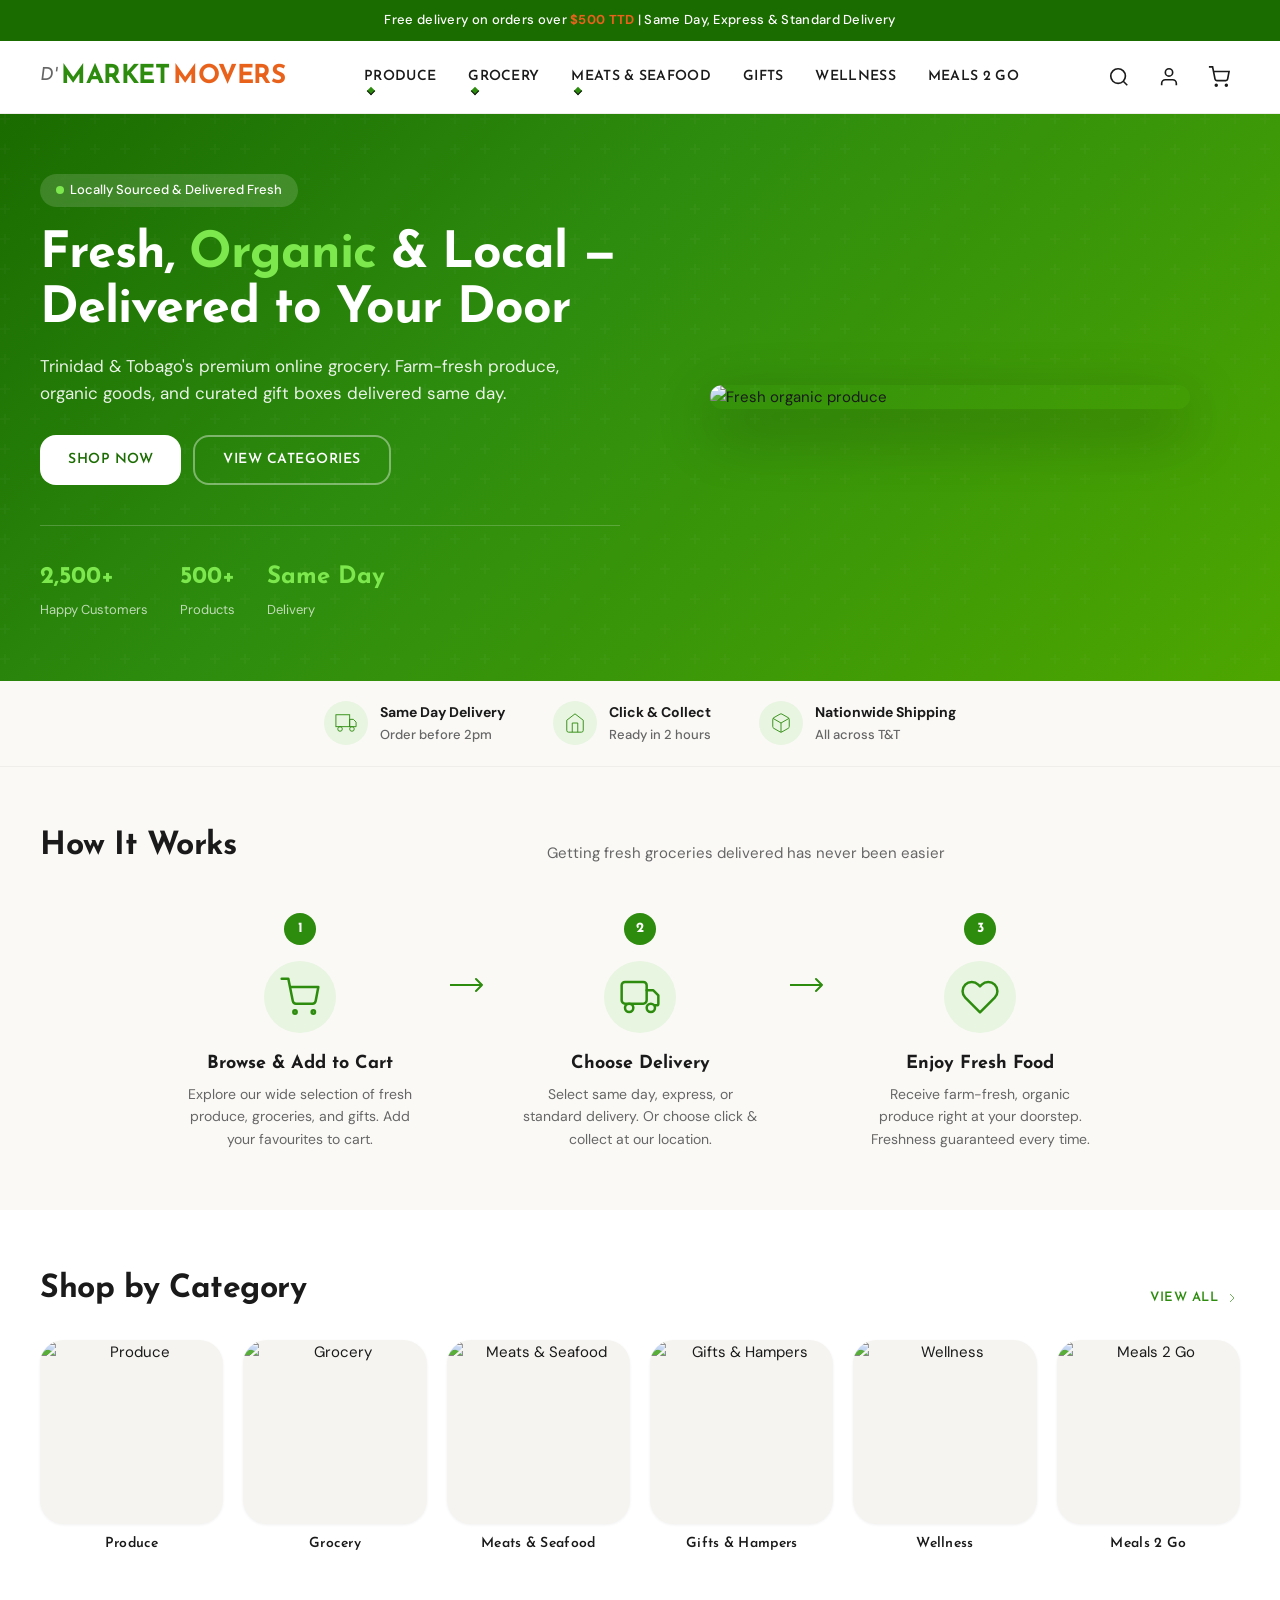
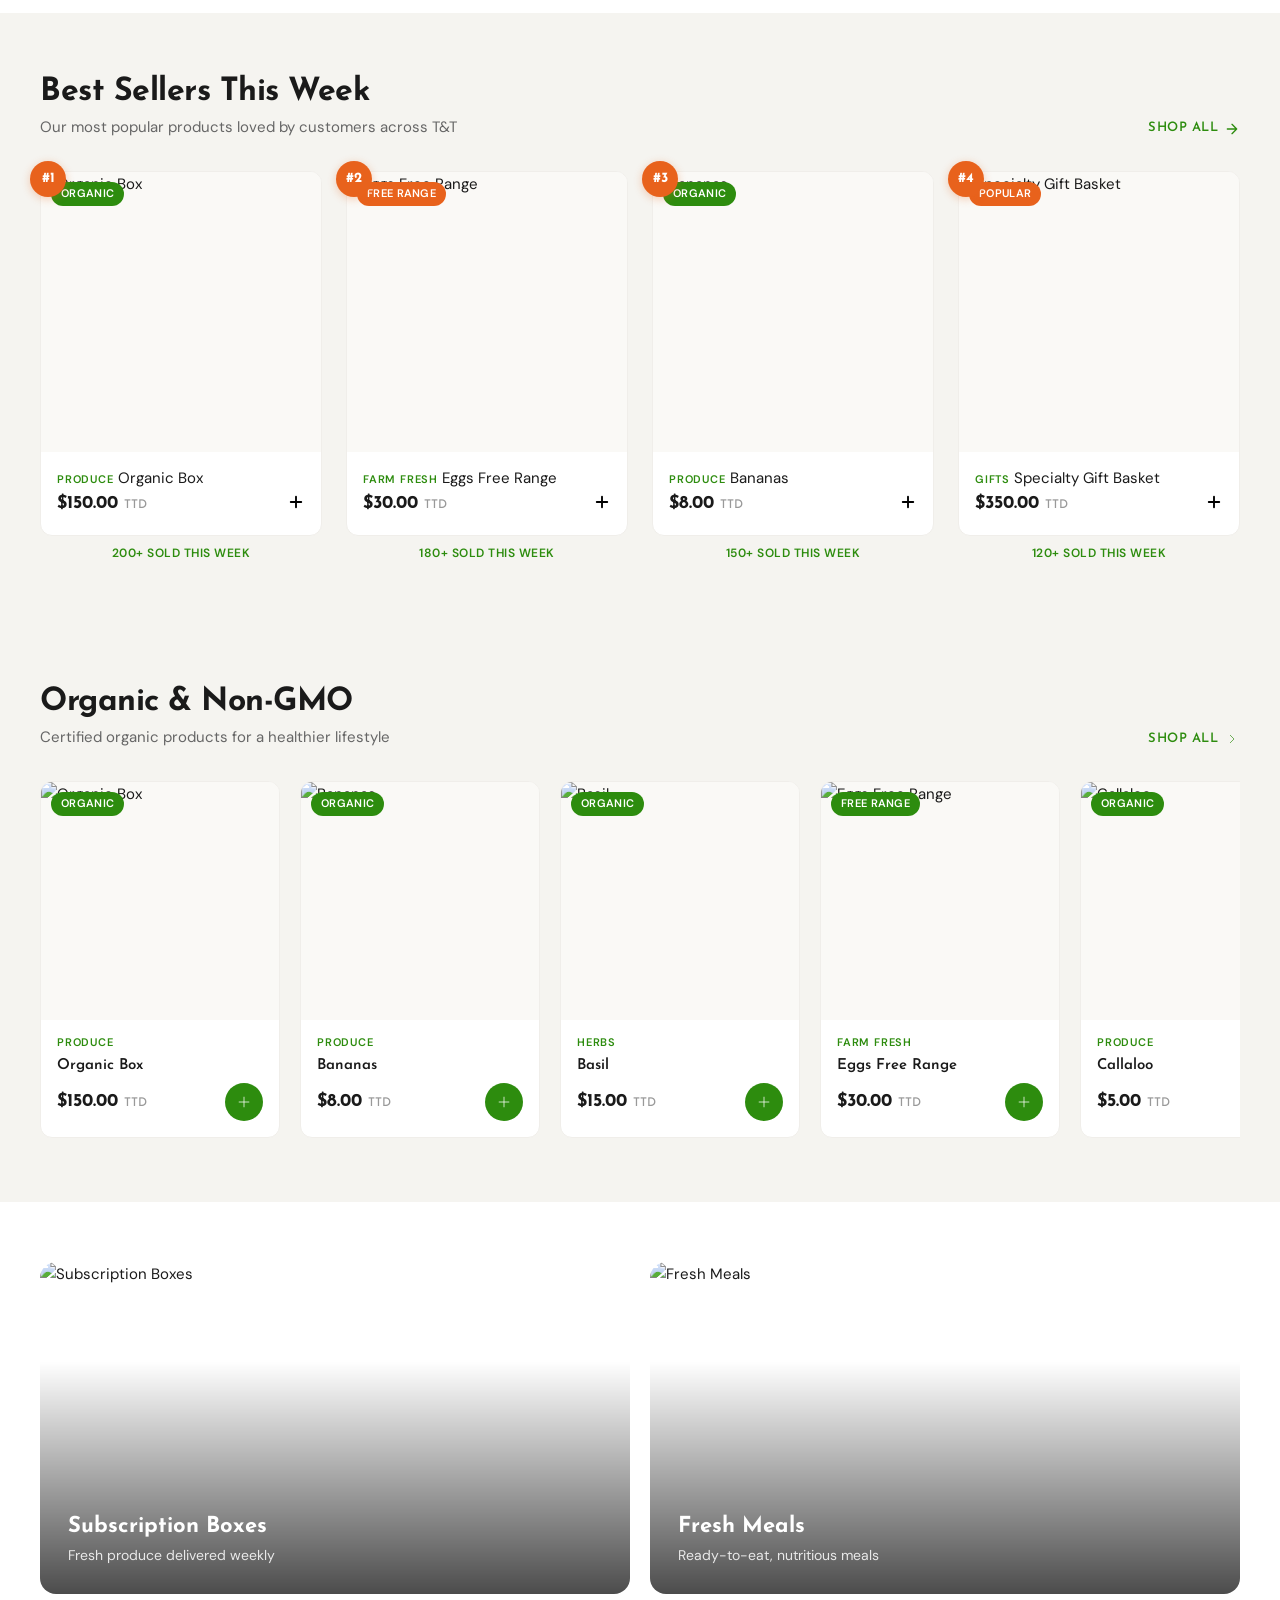
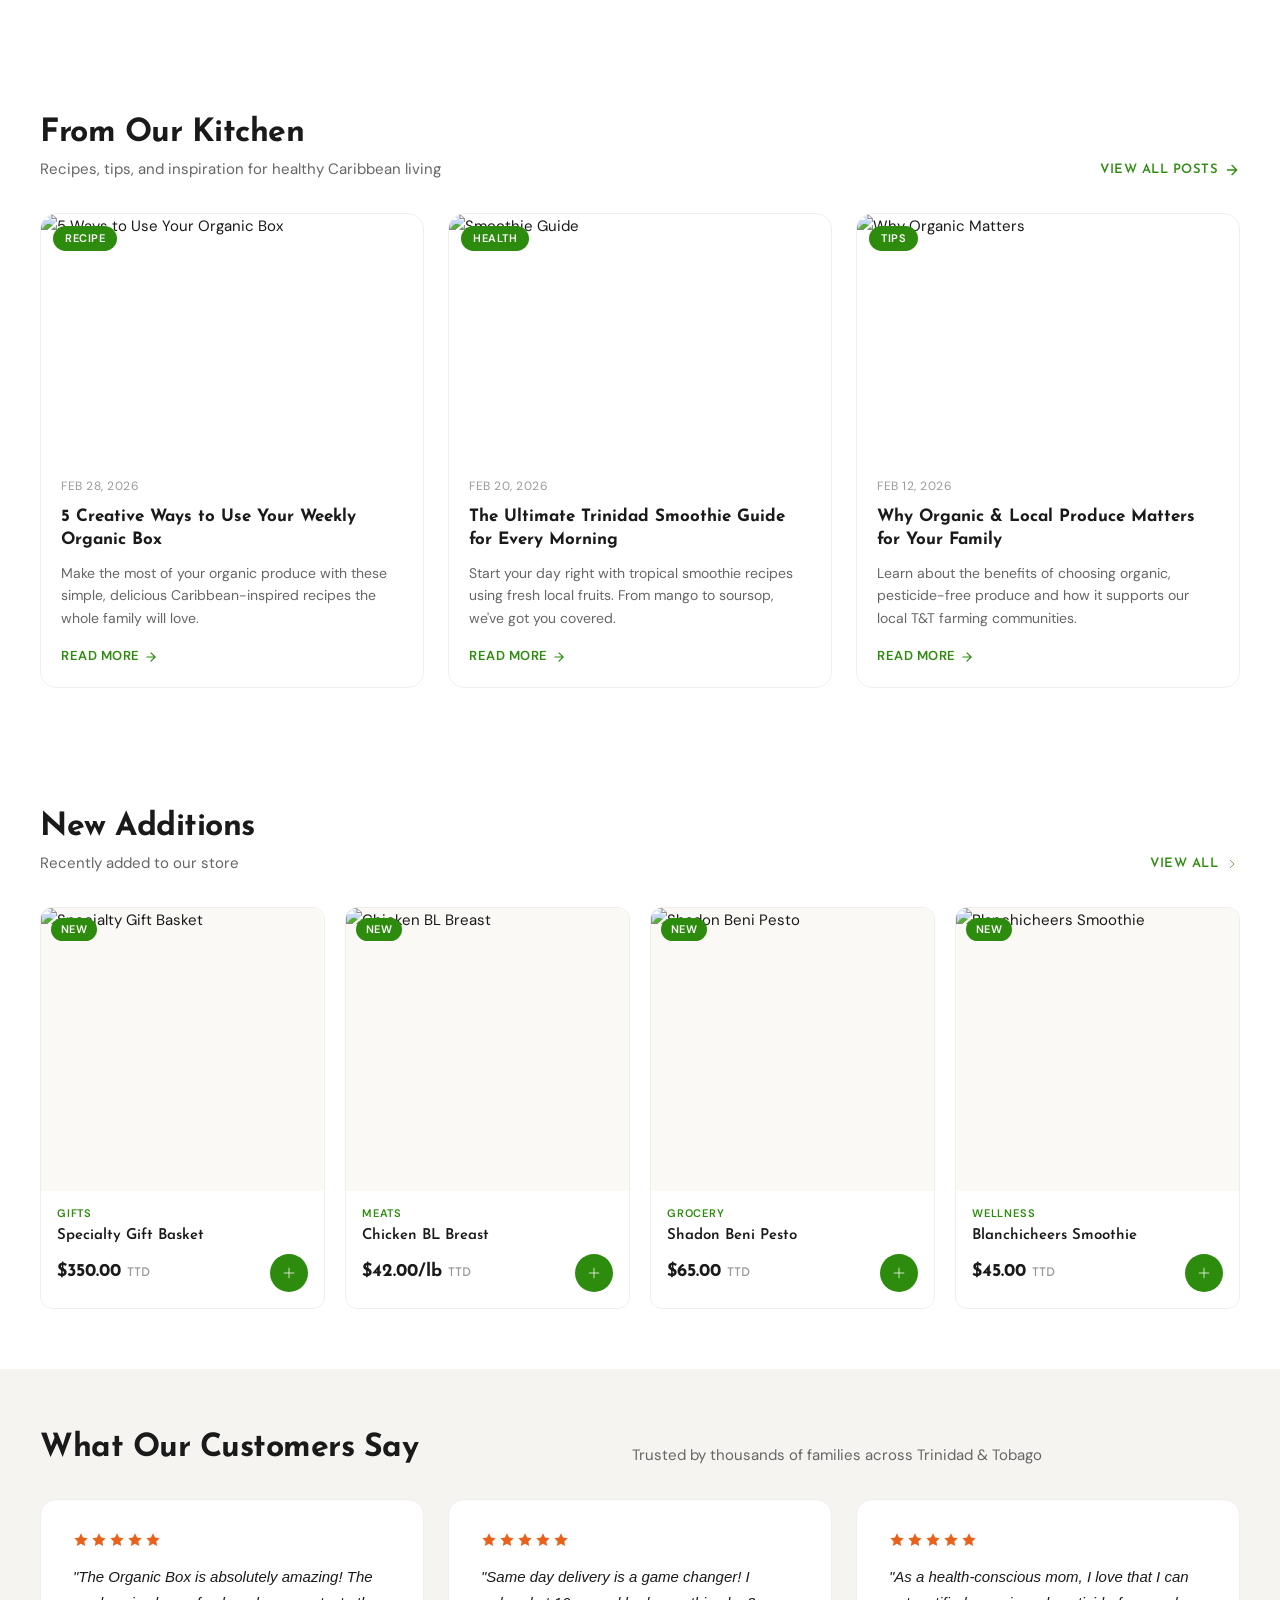
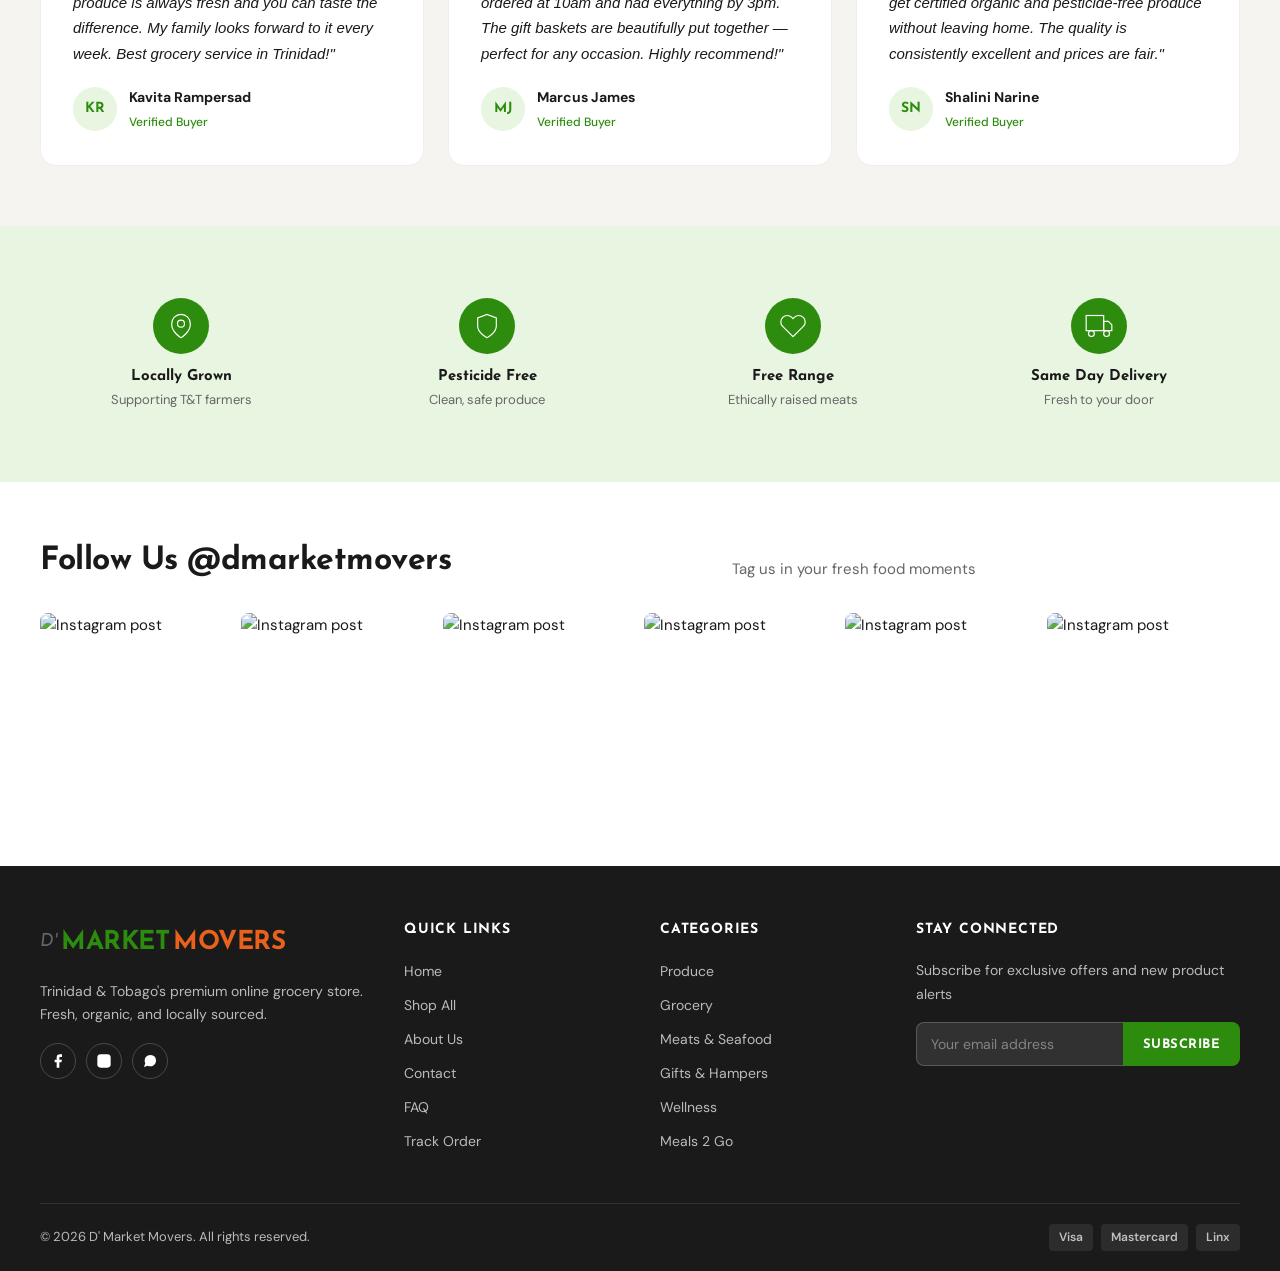
==== commit 9dd31da5: "Add new sections, fix hero layout, and fix mobile responsiveness - Redesigned hero to split 2-column" ====
--- a/index.html
+++ b/index.html
@@ -223,19 +223,33 @@
 
   <!-- Hero -->
   <section class="hero">
-    <div class="container">
+    <div class="hero-inner">
       <div class="hero-content">
-        <span class="hero-tag">Locally Sourced &amp; Delivered Fresh</span>
-        <h1>Fresh, <em>Organic</em> &amp; Local — Delivered to Your Door</h1>
-        <p>Trinidad &amp; Tobago's premium online grocery. Farm-fresh produce, organic goods, and curated gift boxes delivered same day.</p>
+        <span class="hero-tag">Locally Sourced & Delivered Fresh</span>
+        <h1>Fresh, <em>Organic</em> & Local — Delivered to Your Door</h1>
+        <p>Trinidad & Tobago's premium online grocery. Farm-fresh produce, organic goods, and curated gift boxes delivered same day.</p>
         <div class="hero-btns">
           <a href="collection.html" class="btn btn-primary">Shop Now</a>
           <a href="#categories" class="btn btn-outline">View Categories</a>
         </div>
-      </div>
-    </div>
-    <div class="hero-image">
-      <img src="https://www.dmarketmovers.com/img/cms/mm-fresh-slider-822.jpg" alt="Fresh organic produce">
+        <div class="hero-stats">
+          <div class="hero-stat">
+            <strong>2,500+</strong>
+            <span>Happy Customers</span>
+          </div>
+          <div class="hero-stat">
+            <strong>500+</strong>
+            <span>Products</span>
+          </div>
+          <div class="hero-stat">
+            <strong>Same Day</strong>
+            <span>Delivery</span>
+          </div>
+        </div>
+      </div>
+      <div class="hero-image">
+        <img src="https://www.dmarketmovers.com/img/cms/mm-fresh-slider-822.jpg" alt="Fresh organic produce">
+      </div>
     </div>
   </section>
 
@@ -271,6 +285,48 @@
       </div>
     </div>
   </div>
+
+  <!-- How It Works -->
+  <section class="section how-it-works">
+    <div class="container">
+      <div class="section-header center">
+        <h2>How It Works</h2>
+        <p>Getting fresh groceries delivered has never been easier</p>
+      </div>
+      <div class="steps-grid">
+        <div class="step-card">
+          <div class="step-number">1</div>
+          <div class="step-icon">
+            <svg width="40" height="40" viewBox="0 0 24 24" fill="none" stroke="currentColor" stroke-width="1.5" stroke-linecap="round" stroke-linejoin="round"><circle cx="9" cy="21" r="1"/><circle cx="20" cy="21" r="1"/><path d="M1 1h4l2.68 13.39a2 2 0 0 0 2 1.61h9.72a2 2 0 0 0 2-1.61L23 6H6"/></svg>
+          </div>
+          <h3>Browse & Add to Cart</h3>
+          <p>Explore our wide selection of fresh produce, groceries, and gifts. Add your favourites to cart.</p>
+        </div>
+        <div class="step-connector">
+          <svg width="40" height="24" viewBox="0 0 40 24" fill="none"><path d="M0 12h32m0 0l-6-6m6 6l-6 6" stroke="#2d8c0e" stroke-width="2" stroke-linecap="round" stroke-linejoin="round"/></svg>
+        </div>
+        <div class="step-card">
+          <div class="step-number">2</div>
+          <div class="step-icon">
+            <svg width="40" height="40" viewBox="0 0 24 24" fill="none" stroke="currentColor" stroke-width="1.5" stroke-linecap="round" stroke-linejoin="round"><rect x="1" y="3" width="15" height="13" rx="2"/><path d="M16 8h4l3 3v5a1 1 0 0 1-1 1h-1"/><circle cx="5.5" cy="18.5" r="2.5"/><circle cx="18.5" cy="18.5" r="2.5"/></svg>
+          </div>
+          <h3>Choose Delivery</h3>
+          <p>Select same day, express, or standard delivery. Or choose click & collect at our location.</p>
+        </div>
+        <div class="step-connector">
+          <svg width="40" height="24" viewBox="0 0 40 24" fill="none"><path d="M0 12h32m0 0l-6-6m6 6l-6 6" stroke="#2d8c0e" stroke-width="2" stroke-linecap="round" stroke-linejoin="round"/></svg>
+        </div>
+        <div class="step-card">
+          <div class="step-number">3</div>
+          <div class="step-icon">
+            <svg width="40" height="40" viewBox="0 0 24 24" fill="none" stroke="currentColor" stroke-width="1.5" stroke-linecap="round" stroke-linejoin="round"><path d="M20.84 4.61a5.5 5.5 0 0 0-7.78 0L12 5.67l-1.06-1.06a5.5 5.5 0 0 0-7.78 7.78l1.06 1.06L12 21.23l7.78-7.78 1.06-1.06a5.5 5.5 0 0 0 0-7.78z"/></svg>
+          </div>
+          <h3>Enjoy Fresh Food</h3>
+          <p>Receive farm-fresh, organic produce right at your doorstep. Freshness guaranteed every time.</p>
+        </div>
+      </div>
+    </div>
+  </section>
 
   <!-- Categories -->
   <section id="categories" class="section">
@@ -304,6 +360,97 @@
           <div class="category-card-img"><img src="https://www.dmarketmovers.com/1920-home_default/veggie-bites-vegan.jpg" alt="Meals 2 Go"></div>
           <h3>Meals 2 Go</h3>
         </a>
+      </div>
+    </div>
+  </section>
+
+  <!-- Best Sellers -->
+  <section class="section section-alt best-sellers">
+    <div class="container">
+      <div class="section-header">
+        <div>
+          <h2>Best Sellers This Week</h2>
+          <p>Our most popular products loved by customers across T&T</p>
+        </div>
+        <a href="collection.html" class="section-link">Shop All <svg width="16" height="16" viewBox="0 0 24 24" fill="none" stroke="currentColor" stroke-width="2" stroke-linecap="round" stroke-linejoin="round"><path d="M5 12h14M12 5l7 7-7 7"/></svg></a>
+      </div>
+      <div class="bestseller-grid">
+        <div class="bestseller-card">
+          <div class="bestseller-rank">#1</div>
+          <div class="product-card">
+            <div class="product-card-image">
+              <img src="https://www.dmarketmovers.com/976-home_default/organic-box.jpg" alt="Organic Box" onclick="openQuickView({id:'organic-box',name:'Organic Box',price:'150.00',category:'Produce',image:'https://www.dmarketmovers.com/976-large_default/organic-box.jpg'})" style="cursor:pointer">
+              <span class="product-card-badge">Organic</span>
+              <button class="product-card-wishlist" aria-label="Add to wishlist"><svg width="18" height="18" viewBox="0 0 24 24" fill="none" stroke="currentColor" stroke-width="2"><path d="M20.84 4.61a5.5 5.5 0 0 0-7.78 0L12 5.67l-1.06-1.06a5.5 5.5 0 0 0-7.78 7.78l1.06 1.06L12 21.23l7.78-7.78 1.06-1.06a5.5 5.5 0 0 0 0-7.78z"/></svg></button>
+            </div>
+            <div class="product-card-info">
+              <span class="product-card-category">Produce</span>
+              <a href="product.html" class="product-card-title">Organic Box</a>
+              <div class="product-card-bottom">
+                <span class="product-card-price">$150.00 <span class="currency">TTD</span></span>
+                <button class="product-card-add" onclick="Cart.add('organic-box','Organic Box',150,'https://www.dmarketmovers.com/976-home_default/organic-box.jpg')"><svg width="18" height="18" viewBox="0 0 24 24" fill="none" stroke="currentColor" stroke-width="2.5" stroke-linecap="round"><path d="M12 5v14M5 12h14"/></svg></button>
+              </div>
+            </div>
+          </div>
+          <div class="bestseller-sold">200+ sold this week</div>
+        </div>
+        <div class="bestseller-card">
+          <div class="bestseller-rank">#2</div>
+          <div class="product-card">
+            <div class="product-card-image">
+              <img src="https://www.dmarketmovers.com/839-home_default/eggs-free-range.jpg" alt="Eggs Free Range" onclick="openQuickView({id:'eggs',name:'Eggs Free Range',price:'30.00',category:'Farm Fresh',image:'https://www.dmarketmovers.com/839-large_default/eggs-free-range.jpg'})" style="cursor:pointer">
+              <span class="product-card-badge" style="background:var(--color-accent)">Free Range</span>
+              <button class="product-card-wishlist" aria-label="Add to wishlist"><svg width="18" height="18" viewBox="0 0 24 24" fill="none" stroke="currentColor" stroke-width="2"><path d="M20.84 4.61a5.5 5.5 0 0 0-7.78 0L12 5.67l-1.06-1.06a5.5 5.5 0 0 0-7.78 7.78l1.06 1.06L12 21.23l7.78-7.78 1.06-1.06a5.5 5.5 0 0 0 0-7.78z"/></svg></button>
+            </div>
+            <div class="product-card-info">
+              <span class="product-card-category">Farm Fresh</span>
+              <a href="product.html" class="product-card-title">Eggs Free Range</a>
+              <div class="product-card-bottom">
+                <span class="product-card-price">$30.00 <span class="currency">TTD</span></span>
+                <button class="product-card-add" onclick="Cart.add('eggs','Eggs Free Range',30,'https://www.dmarketmovers.com/839-home_default/eggs-free-range.jpg')"><svg width="18" height="18" viewBox="0 0 24 24" fill="none" stroke="currentColor" stroke-width="2.5" stroke-linecap="round"><path d="M12 5v14M5 12h14"/></svg></button>
+              </div>
+            </div>
+          </div>
+          <div class="bestseller-sold">180+ sold this week</div>
+        </div>
+        <div class="bestseller-card">
+          <div class="bestseller-rank">#3</div>
+          <div class="product-card">
+            <div class="product-card-image">
+              <img src="https://www.dmarketmovers.com/2502-home_default/bananas.jpg" alt="Bananas" onclick="openQuickView({id:'bananas',name:'Bananas',price:'8.00',category:'Produce',image:'https://www.dmarketmovers.com/2502-large_default/bananas.jpg'})" style="cursor:pointer">
+              <span class="product-card-badge">Organic</span>
+              <button class="product-card-wishlist" aria-label="Add to wishlist"><svg width="18" height="18" viewBox="0 0 24 24" fill="none" stroke="currentColor" stroke-width="2"><path d="M20.84 4.61a5.5 5.5 0 0 0-7.78 0L12 5.67l-1.06-1.06a5.5 5.5 0 0 0-7.78 7.78l1.06 1.06L12 21.23l7.78-7.78 1.06-1.06a5.5 5.5 0 0 0 0-7.78z"/></svg></button>
+            </div>
+            <div class="product-card-info">
+              <span class="product-card-category">Produce</span>
+              <a href="product.html" class="product-card-title">Bananas</a>
+              <div class="product-card-bottom">
+                <span class="product-card-price">$8.00 <span class="currency">TTD</span></span>
+                <button class="product-card-add" onclick="Cart.add('bananas','Bananas',8,'https://www.dmarketmovers.com/2502-home_default/bananas.jpg')"><svg width="18" height="18" viewBox="0 0 24 24" fill="none" stroke="currentColor" stroke-width="2.5" stroke-linecap="round"><path d="M12 5v14M5 12h14"/></svg></button>
+              </div>
+            </div>
+          </div>
+          <div class="bestseller-sold">150+ sold this week</div>
+        </div>
+        <div class="bestseller-card">
+          <div class="bestseller-rank">#4</div>
+          <div class="product-card">
+            <div class="product-card-image">
+              <img src="https://www.dmarketmovers.com/1066-home_default/specialty-gift-basket.jpg" alt="Specialty Gift Basket" onclick="openQuickView({id:'gift-basket',name:'Specialty Gift Basket',price:'350.00',category:'Gifts',image:'https://www.dmarketmovers.com/1066-large_default/specialty-gift-basket.jpg'})" style="cursor:pointer">
+              <span class="product-card-badge" style="background:var(--color-accent)">Popular</span>
+              <button class="product-card-wishlist" aria-label="Add to wishlist"><svg width="18" height="18" viewBox="0 0 24 24" fill="none" stroke="currentColor" stroke-width="2"><path d="M20.84 4.61a5.5 5.5 0 0 0-7.78 0L12 5.67l-1.06-1.06a5.5 5.5 0 0 0-7.78 7.78l1.06 1.06L12 21.23l7.78-7.78 1.06-1.06a5.5 5.5 0 0 0 0-7.78z"/></svg></button>
+            </div>
+            <div class="product-card-info">
+              <span class="product-card-category">Gifts</span>
+              <a href="product.html" class="product-card-title">Specialty Gift Basket</a>
+              <div class="product-card-bottom">
+                <span class="product-card-price">$350.00 <span class="currency">TTD</span></span>
+                <button class="product-card-add" onclick="Cart.add('gift-basket','Specialty Gift Basket',350,'https://www.dmarketmovers.com/1066-home_default/specialty-gift-basket.jpg')"><svg width="18" height="18" viewBox="0 0 24 24" fill="none" stroke="currentColor" stroke-width="2.5" stroke-linecap="round"><path d="M12 5v14M5 12h14"/></svg></button>
+              </div>
+            </div>
+          </div>
+          <div class="bestseller-sold">120+ sold this week</div>
+        </div>
       </div>
     </div>
   </section>
@@ -444,6 +591,57 @@
     </div>
   </section>
 
+  <!-- Blog / From Our Kitchen -->
+  <section class="section from-kitchen">
+    <div class="container">
+      <div class="section-header">
+        <div>
+          <h2>From Our Kitchen</h2>
+          <p>Recipes, tips, and inspiration for healthy Caribbean living</p>
+        </div>
+        <a href="#" class="section-link">View All Posts <svg width="16" height="16" viewBox="0 0 24 24" fill="none" stroke="currentColor" stroke-width="2" stroke-linecap="round" stroke-linejoin="round"><path d="M5 12h14M12 5l7 7-7 7"/></svg></a>
+      </div>
+      <div class="blog-grid">
+        <article class="blog-card">
+          <div class="blog-card-image">
+            <img src="https://www.dmarketmovers.com/976-home_default/organic-box.jpg" alt="5 Ways to Use Your Organic Box">
+            <span class="blog-card-tag">Recipe</span>
+          </div>
+          <div class="blog-card-content">
+            <span class="blog-card-date">Feb 28, 2026</span>
+            <h3><a href="#">5 Creative Ways to Use Your Weekly Organic Box</a></h3>
+            <p>Make the most of your organic produce with these simple, delicious Caribbean-inspired recipes the whole family will love.</p>
+            <a href="#" class="blog-card-link">Read More <svg width="14" height="14" viewBox="0 0 24 24" fill="none" stroke="currentColor" stroke-width="2" stroke-linecap="round" stroke-linejoin="round"><path d="M5 12h14M12 5l7 7-7 7"/></svg></a>
+          </div>
+        </article>
+        <article class="blog-card">
+          <div class="blog-card-image">
+            <img src="https://www.dmarketmovers.com/2427-home_default/blanchicheers-smoothie.jpg" alt="Smoothie Guide">
+            <span class="blog-card-tag">Health</span>
+          </div>
+          <div class="blog-card-content">
+            <span class="blog-card-date">Feb 20, 2026</span>
+            <h3><a href="#">The Ultimate Trinidad Smoothie Guide for Every Morning</a></h3>
+            <p>Start your day right with tropical smoothie recipes using fresh local fruits. From mango to soursop, we've got you covered.</p>
+            <a href="#" class="blog-card-link">Read More <svg width="14" height="14" viewBox="0 0 24 24" fill="none" stroke="currentColor" stroke-width="2" stroke-linecap="round" stroke-linejoin="round"><path d="M5 12h14M12 5l7 7-7 7"/></svg></a>
+          </div>
+        </article>
+        <article class="blog-card">
+          <div class="blog-card-image">
+            <img src="https://www.dmarketmovers.com/55-home_default/callaloo.jpg" alt="Why Organic Matters">
+            <span class="blog-card-tag">Tips</span>
+          </div>
+          <div class="blog-card-content">
+            <span class="blog-card-date">Feb 12, 2026</span>
+            <h3><a href="#">Why Organic & Local Produce Matters for Your Family</a></h3>
+            <p>Learn about the benefits of choosing organic, pesticide-free produce and how it supports our local T&T farming communities.</p>
+            <a href="#" class="blog-card-link">Read More <svg width="14" height="14" viewBox="0 0 24 24" fill="none" stroke="currentColor" stroke-width="2" stroke-linecap="round" stroke-linejoin="round"><path d="M5 12h14M12 5l7 7-7 7"/></svg></a>
+          </div>
+        </article>
+      </div>
+    </div>
+  </section>
+
   <!-- New Additions -->
   <section class="section">
     <div class="container">
@@ -524,6 +722,69 @@
     </div>
   </section>
 
+  <!-- Testimonials -->
+  <section class="section section-alt testimonials">
+    <div class="container">
+      <div class="section-header center">
+        <h2>What Our Customers Say</h2>
+        <p>Trusted by thousands of families across Trinidad & Tobago</p>
+      </div>
+      <div class="testimonials-grid">
+        <div class="testimonial-card">
+          <div class="testimonial-stars">
+            <svg width="16" height="16" viewBox="0 0 24 24" fill="#e8621c" stroke="none"><path d="M12 2l3.09 6.26L22 9.27l-5 4.87 1.18 6.88L12 17.77l-6.18 3.25L7 14.14 2 9.27l6.91-1.01L12 2z"/></svg>
+            <svg width="16" height="16" viewBox="0 0 24 24" fill="#e8621c" stroke="none"><path d="M12 2l3.09 6.26L22 9.27l-5 4.87 1.18 6.88L12 17.77l-6.18 3.25L7 14.14 2 9.27l6.91-1.01L12 2z"/></svg>
+            <svg width="16" height="16" viewBox="0 0 24 24" fill="#e8621c" stroke="none"><path d="M12 2l3.09 6.26L22 9.27l-5 4.87 1.18 6.88L12 17.77l-6.18 3.25L7 14.14 2 9.27l6.91-1.01L12 2z"/></svg>
+            <svg width="16" height="16" viewBox="0 0 24 24" fill="#e8621c" stroke="none"><path d="M12 2l3.09 6.26L22 9.27l-5 4.87 1.18 6.88L12 17.77l-6.18 3.25L7 14.14 2 9.27l6.91-1.01L12 2z"/></svg>
+            <svg width="16" height="16" viewBox="0 0 24 24" fill="#e8621c" stroke="none"><path d="M12 2l3.09 6.26L22 9.27l-5 4.87 1.18 6.88L12 17.77l-6.18 3.25L7 14.14 2 9.27l6.91-1.01L12 2z"/></svg>
+          </div>
+          <p class="testimonial-text">"The Organic Box is absolutely amazing! The produce is always fresh and you can taste the difference. My family looks forward to it every week. Best grocery service in Trinidad!"</p>
+          <div class="testimonial-author">
+            <div class="testimonial-avatar">KR</div>
+            <div>
+              <strong>Kavita Rampersad</strong>
+              <span>Verified Buyer</span>
+            </div>
+          </div>
+        </div>
+        <div class="testimonial-card">
+          <div class="testimonial-stars">
+            <svg width="16" height="16" viewBox="0 0 24 24" fill="#e8621c" stroke="none"><path d="M12 2l3.09 6.26L22 9.27l-5 4.87 1.18 6.88L12 17.77l-6.18 3.25L7 14.14 2 9.27l6.91-1.01L12 2z"/></svg>
+            <svg width="16" height="16" viewBox="0 0 24 24" fill="#e8621c" stroke="none"><path d="M12 2l3.09 6.26L22 9.27l-5 4.87 1.18 6.88L12 17.77l-6.18 3.25L7 14.14 2 9.27l6.91-1.01L12 2z"/></svg>
+            <svg width="16" height="16" viewBox="0 0 24 24" fill="#e8621c" stroke="none"><path d="M12 2l3.09 6.26L22 9.27l-5 4.87 1.18 6.88L12 17.77l-6.18 3.25L7 14.14 2 9.27l6.91-1.01L12 2z"/></svg>
+            <svg width="16" height="16" viewBox="0 0 24 24" fill="#e8621c" stroke="none"><path d="M12 2l3.09 6.26L22 9.27l-5 4.87 1.18 6.88L12 17.77l-6.18 3.25L7 14.14 2 9.27l6.91-1.01L12 2z"/></svg>
+            <svg width="16" height="16" viewBox="0 0 24 24" fill="#e8621c" stroke="none"><path d="M12 2l3.09 6.26L22 9.27l-5 4.87 1.18 6.88L12 17.77l-6.18 3.25L7 14.14 2 9.27l6.91-1.01L12 2z"/></svg>
+          </div>
+          <p class="testimonial-text">"Same day delivery is a game changer! I ordered at 10am and had everything by 3pm. The gift baskets are beautifully put together — perfect for any occasion. Highly recommend!"</p>
+          <div class="testimonial-author">
+            <div class="testimonial-avatar">MJ</div>
+            <div>
+              <strong>Marcus James</strong>
+              <span>Verified Buyer</span>
+            </div>
+          </div>
+        </div>
+        <div class="testimonial-card">
+          <div class="testimonial-stars">
+            <svg width="16" height="16" viewBox="0 0 24 24" fill="#e8621c" stroke="none"><path d="M12 2l3.09 6.26L22 9.27l-5 4.87 1.18 6.88L12 17.77l-6.18 3.25L7 14.14 2 9.27l6.91-1.01L12 2z"/></svg>
+            <svg width="16" height="16" viewBox="0 0 24 24" fill="#e8621c" stroke="none"><path d="M12 2l3.09 6.26L22 9.27l-5 4.87 1.18 6.88L12 17.77l-6.18 3.25L7 14.14 2 9.27l6.91-1.01L12 2z"/></svg>
+            <svg width="16" height="16" viewBox="0 0 24 24" fill="#e8621c" stroke="none"><path d="M12 2l3.09 6.26L22 9.27l-5 4.87 1.18 6.88L12 17.77l-6.18 3.25L7 14.14 2 9.27l6.91-1.01L12 2z"/></svg>
+            <svg width="16" height="16" viewBox="0 0 24 24" fill="#e8621c" stroke="none"><path d="M12 2l3.09 6.26L22 9.27l-5 4.87 1.18 6.88L12 17.77l-6.18 3.25L7 14.14 2 9.27l6.91-1.01L12 2z"/></svg>
+            <svg width="16" height="16" viewBox="0 0 24 24" fill="#e8621c" stroke="none"><path d="M12 2l3.09 6.26L22 9.27l-5 4.87 1.18 6.88L12 17.77l-6.18 3.25L7 14.14 2 9.27l6.91-1.01L12 2z"/></svg>
+          </div>
+          <p class="testimonial-text">"As a health-conscious mom, I love that I can get certified organic and pesticide-free produce without leaving home. The quality is consistently excellent and prices are fair."</p>
+          <div class="testimonial-author">
+            <div class="testimonial-avatar">SN</div>
+            <div>
+              <strong>Shalini Narine</strong>
+              <span>Verified Buyer</span>
+            </div>
+          </div>
+        </div>
+      </div>
+    </div>
+  </section>
+
   <!-- Trust Bar -->
   <div class="trust-bar">
     <div class="container">
@@ -559,6 +820,54 @@
       </div>
     </div>
   </div>
+
+  <!-- Instagram Feed -->
+  <section class="section instagram-section">
+    <div class="container">
+      <div class="section-header center">
+        <h2>Follow Us @dmarketmovers</h2>
+        <p>Tag us in your fresh food moments</p>
+      </div>
+      <div class="instagram-grid">
+        <a href="#" class="instagram-item">
+          <img src="https://www.dmarketmovers.com/976-home_default/organic-box.jpg" alt="Instagram post">
+          <div class="instagram-overlay">
+            <svg width="24" height="24" viewBox="0 0 24 24" fill="none" stroke="#fff" stroke-width="2" stroke-linecap="round" stroke-linejoin="round"><rect x="2" y="2" width="20" height="20" rx="5" ry="5"/><path d="M16 11.37A4 4 0 1 1 12.63 8 4 4 0 0 1 16 11.37z"/><line x1="17.5" y1="6.5" x2="17.51" y2="6.5"/></svg>
+          </div>
+        </a>
+        <a href="#" class="instagram-item">
+          <img src="https://www.dmarketmovers.com/2502-home_default/bananas.jpg" alt="Instagram post">
+          <div class="instagram-overlay">
+            <svg width="24" height="24" viewBox="0 0 24 24" fill="none" stroke="#fff" stroke-width="2" stroke-linecap="round" stroke-linejoin="round"><rect x="2" y="2" width="20" height="20" rx="5" ry="5"/><path d="M16 11.37A4 4 0 1 1 12.63 8 4 4 0 0 1 16 11.37z"/><line x1="17.5" y1="6.5" x2="17.51" y2="6.5"/></svg>
+          </div>
+        </a>
+        <a href="#" class="instagram-item">
+          <img src="https://www.dmarketmovers.com/1066-home_default/specialty-gift-basket.jpg" alt="Instagram post">
+          <div class="instagram-overlay">
+            <svg width="24" height="24" viewBox="0 0 24 24" fill="none" stroke="#fff" stroke-width="2" stroke-linecap="round" stroke-linejoin="round"><rect x="2" y="2" width="20" height="20" rx="5" ry="5"/><path d="M16 11.37A4 4 0 1 1 12.63 8 4 4 0 0 1 16 11.37z"/><line x1="17.5" y1="6.5" x2="17.51" y2="6.5"/></svg>
+          </div>
+        </a>
+        <a href="#" class="instagram-item">
+          <img src="https://www.dmarketmovers.com/839-home_default/eggs-free-range.jpg" alt="Instagram post">
+          <div class="instagram-overlay">
+            <svg width="24" height="24" viewBox="0 0 24 24" fill="none" stroke="#fff" stroke-width="2" stroke-linecap="round" stroke-linejoin="round"><rect x="2" y="2" width="20" height="20" rx="5" ry="5"/><path d="M16 11.37A4 4 0 1 1 12.63 8 4 4 0 0 1 16 11.37z"/><line x1="17.5" y1="6.5" x2="17.51" y2="6.5"/></svg>
+          </div>
+        </a>
+        <a href="#" class="instagram-item">
+          <img src="https://www.dmarketmovers.com/2427-home_default/blanchicheers-smoothie.jpg" alt="Instagram post">
+          <div class="instagram-overlay">
+            <svg width="24" height="24" viewBox="0 0 24 24" fill="none" stroke="#fff" stroke-width="2" stroke-linecap="round" stroke-linejoin="round"><rect x="2" y="2" width="20" height="20" rx="5" ry="5"/><path d="M16 11.37A4 4 0 1 1 12.63 8 4 4 0 0 1 16 11.37z"/><line x1="17.5" y1="6.5" x2="17.51" y2="6.5"/></svg>
+          </div>
+        </a>
+        <a href="#" class="instagram-item">
+          <img src="https://www.dmarketmovers.com/148-home_default/strawberries-half-pint.jpg" alt="Instagram post">
+          <div class="instagram-overlay">
+            <svg width="24" height="24" viewBox="0 0 24 24" fill="none" stroke="#fff" stroke-width="2" stroke-linecap="round" stroke-linejoin="round"><rect x="2" y="2" width="20" height="20" rx="5" ry="5"/><path d="M16 11.37A4 4 0 1 1 12.63 8 4 4 0 0 1 16 11.37z"/><line x1="17.5" y1="6.5" x2="17.51" y2="6.5"/></svg>
+          </div>
+        </a>
+      </div>
+    </div>
+  </section>
 
   <!-- Footer -->
   <footer class="site-footer">
--- a/css/style.css
+++ b/css/style.css
@@ -46,7 +46,7 @@
 
 /* --- Reset & Base --- */
 *, *::before, *::after { box-sizing: border-box; margin: 0; padding: 0; }
-html { scroll-behavior: smooth; -webkit-text-size-adjust: 100%; }
+html { scroll-behavior: smooth; -webkit-text-size-adjust: 100%; overflow-x: hidden; }
 body {
   font-family: var(--font-body);
   color: var(--color-text);
@@ -98,7 +98,7 @@
 }
 
 /* Logo */
-.logo { display: flex; align-items: center; gap: 4px; flex-shrink: 0; }
+.logo { display: flex; align-items: center; gap: 4px; flex-shrink: 0; min-width: 0; }
 .logo-d { font-family: var(--font-heading); font-size: 18px; color: var(--color-text-light); font-weight: 400; font-style: italic; }
 .logo-market { font-family: var(--font-heading); font-size: 26px; font-weight: 700; color: var(--color-primary); letter-spacing: -0.5px; text-transform: uppercase; }
 .logo-movers { font-family: var(--font-heading); font-size: 26px; font-weight: 700; color: var(--color-accent); letter-spacing: -0.5px; text-transform: uppercase; }
@@ -192,14 +192,11 @@
 .mobile-toggle.open .hamburger span:nth-child(2) { opacity: 0; }
 .mobile-toggle.open .hamburger span:nth-child(3) { top: 7px; transform: rotate(-45deg); }
 
-/* --- Hero Section --- */
+/* --- Hero --- */
 .hero {
   position: relative;
   background: linear-gradient(135deg, #1a6b00 0%, #2d8c0e 40%, #4da600 100%);
   overflow: hidden;
-  min-height: 480px;
-  display: flex;
-  align-items: center;
 }
 .hero::before {
   content: '';
@@ -208,12 +205,19 @@
   background: url("data:image/svg+xml,%3Csvg width='60' height='60' viewBox='0 0 60 60' xmlns='http://www.w3.org/2000/svg'%3E%3Cg fill='none' fill-rule='evenodd'%3E%3Cg fill='%23ffffff' fill-opacity='0.04'%3E%3Cpath d='M36 34v-4h-2v4h-4v2h4v4h2v-4h4v-2h-4zm0-30V0h-2v4h-4v2h4v4h2V6h4V4h-4zM6 34v-4H4v4H0v2h4v4h2v-4h4v-2H6zM6 4V0H4v4H0v2h4v4h2V6h4V4H6z'/%3E%3C/g%3E%3C/g%3E%3C/svg%3E");
   opacity: 0.6;
 }
-.hero-content {
+.hero-inner {
+  max-width: var(--container);
+  margin: 0 auto;
+  padding: 60px 20px;
+  display: grid;
+  grid-template-columns: 1fr 1fr;
+  gap: 40px;
+  align-items: center;
   position: relative;
-  z-index: 2;
-  color: #fff;
-  max-width: 560px;
-}
+  z-index: 1;
+  min-height: 500px;
+}
+.hero-content { color: #fff; }
 .hero-tag {
   display: inline-flex;
   align-items: center;
@@ -239,33 +243,47 @@
   50% { opacity: 0.6; transform: scale(0.8); }
 }
 .hero h1 {
-  font-size: 48px;
+  font-family: var(--font-heading);
+  font-size: 50px;
   font-weight: 700;
   line-height: 1.1;
   margin-bottom: 16px;
   letter-spacing: -1px;
 }
-.hero h1 em {
-  font-style: normal;
+.hero h1 em { font-style: normal; color: #7ce84e; }
+.hero p { font-size: 17px; opacity: 0.9; margin-bottom: 28px; line-height: 1.6; }
+.hero-btns { display: flex; gap: 12px; margin-bottom: 40px; }
+.hero-stats {
+  display: flex;
+  gap: 32px;
+  padding-top: 32px;
+  border-top: 1px solid rgba(255,255,255,0.2);
+}
+.hero-stat strong {
+  display: block;
+  font-family: var(--font-heading);
+  font-size: 24px;
+  font-weight: 700;
   color: #7ce84e;
 }
-.hero p {
-  font-size: 17px;
-  opacity: 0.9;
-  margin-bottom: 28px;
-  line-height: 1.6;
-}
-.hero-btns { display: flex; gap: 12px; flex-wrap: wrap; }
+.hero-stat span { font-size: 13px; opacity: 0.7; }
 .hero-image {
-  position: absolute;
-  right: -40px;
-  bottom: -20px;
-  width: 480px;
-  height: 480px;
-  z-index: 1;
-  opacity: 0.3;
-}
-.hero-image img { width: 100%; height: 100%; object-fit: cover; border-radius: 50%; }
+  display: flex;
+  justify-content: center;
+  align-items: center;
+}
+.hero-image img {
+  width: 100%;
+  max-width: 480px;
+  height: auto;
+  border-radius: var(--radius-xl);
+  box-shadow: 0 20px 60px rgba(0,0,0,0.3);
+  animation: hero-float 4s ease-in-out infinite;
+}
+@keyframes hero-float {
+  0%, 100% { transform: translateY(0); }
+  50% { transform: translateY(-12px); }
+}
 
 /* --- Buttons --- */
 .btn {
@@ -418,6 +436,7 @@
   scrollbar-width: none;
   -ms-overflow-style: none;
   padding-bottom: 4px;
+  max-width: 100%;
 }
 .products-scroll::-webkit-scrollbar { display: none; }
 .products-scroll .product-card { min-width: 240px; scroll-snap-align: start; }
@@ -1246,8 +1265,6 @@
 @media (max-width: 1024px) {
   .main-nav { display: none; }
   .mobile-toggle { display: flex; }
-  .hero h1 { font-size: 36px; }
-  .hero { min-height: 380px; }
   .categories-grid { grid-template-columns: repeat(3, 1fr); }
   .products-grid { grid-template-columns: repeat(3, 1fr); }
   .collection-layout > .container { grid-template-columns: 1fr; }
@@ -1257,14 +1274,30 @@
   .product-gallery { position: static; }
   .footer-grid { grid-template-columns: 1fr 1fr; }
   .trust-grid { grid-template-columns: repeat(2, 1fr); }
+  .hero-inner { grid-template-columns: 1fr; min-height: auto; padding: 40px 20px; }
+  .hero-image { order: -1; }
+  .hero-image img { max-width: 360px; }
+  .hero h1 { font-size: 36px; }
+  .hero-stats { gap: 24px; }
+  .steps-grid { flex-direction: column; align-items: center; gap: 24px; }
+  .step-connector { transform: rotate(90deg); padding-top: 0; }
+  .bestseller-grid { grid-template-columns: repeat(2, 1fr); }
+  .blog-grid { grid-template-columns: repeat(2, 1fr); }
+  .testimonials-grid { grid-template-columns: 1fr; }
+  .instagram-grid { grid-template-columns: repeat(3, 1fr); }
+  .reviews-summary { flex-direction: column; gap: 24px; }
+  .product-features-bar { flex-wrap: wrap; }
 }
 
 @media (max-width: 768px) {
   .announcement-bar { font-size: 11px; padding: 8px 16px; }
   :root { --header-height: 64px; }
-  .logo-market, .logo-movers { font-size: 22px; }
-  .hero { min-height: 320px; padding: 32px 0; }
-  .hero h1 { font-size: 30px; }
+  .logo-market, .logo-movers { font-size: 20px; }
+  .logo-d { font-size: 15px; }
+  .header-inner { gap: 12px; }
+  .header-btn { width: 38px; height: 38px; }
+  .header-btn svg { width: 20px; height: 20px; }
+  .header-actions { gap: 4px; }
   .hero p { font-size: 15px; }
   .section { padding: 40px 0; }
   .section-header h2 { font-size: 24px; }
@@ -1275,12 +1308,23 @@
   .product-info h1 { font-size: 26px; }
   .footer-grid { grid-template-columns: 1fr; gap: 32px; }
   .footer-bottom { flex-direction: column; gap: 12px; text-align: center; }
+  .hero-inner { padding: 32px 16px; }
+  .hero-image img { max-width: 280px; }
+  .hero-btns { flex-direction: column; }
+  .hero-btns .btn { text-align: center; justify-content: center; }
+  .hero-stats { flex-wrap: wrap; gap: 16px; }
+  .hero-stat { flex: 1; min-width: 80px; }
+  .blog-grid { grid-template-columns: 1fr; }
+  .bestseller-grid { grid-template-columns: repeat(2, 1fr); }
+  .instagram-grid { grid-template-columns: repeat(3, 1fr); }
 }
 
 @media (max-width: 480px) {
-  .hero h1 { font-size: 26px; }
-  .hero-btns { flex-direction: column; }
-  .hero-btns .btn { width: 100%; }
+  .logo { flex-shrink: 1; }
+  .logo-market, .logo-movers { font-size: 17px; letter-spacing: -0.8px; }
+  .logo-d { font-size: 13px; }
+  .header-btn { width: 36px; height: 36px; }
+  .header-btn svg { width: 18px; height: 18px; }
   .categories-grid { grid-template-columns: repeat(2, 1fr); }
   .delivery-bar .container { flex-direction: column; gap: 16px; align-items: flex-start; }
   .collection-toolbar { flex-wrap: wrap; }
@@ -1288,6 +1332,11 @@
   .add-to-cart-main { width: 100%; }
   .trust-grid { grid-template-columns: 1fr; }
   .product-card-price { font-size: 16px; }
+  .hero h1 { font-size: 28px; }
+  .hero-stats { gap: 12px; }
+  .hero-stat strong { font-size: 20px; }
+  .instagram-grid { grid-template-columns: repeat(2, 1fr); }
+  .bestseller-grid { grid-template-columns: 1fr; }
 }
 
 /* --- Animations --- */
@@ -1341,6 +1390,437 @@
 ::-webkit-scrollbar-track { background: transparent; }
 ::-webkit-scrollbar-thumb { background: var(--color-border); border-radius: 3px; }
 ::-webkit-scrollbar-thumb:hover { background: var(--color-text-muted); }
+
+/* --- How It Works --- */
+.how-it-works { background: var(--color-bg-warm); }
+.section-header.center { text-align: center; }
+.section-header.center p { max-width: 500px; margin: 0 auto; }
+.steps-grid {
+  display: flex;
+  align-items: flex-start;
+  justify-content: center;
+  gap: 0;
+  margin-top: 48px;
+}
+.step-card {
+  text-align: center;
+  padding: 0 32px;
+  position: relative;
+  flex: 1;
+  max-width: 300px;
+}
+.step-number {
+  width: 32px;
+  height: 32px;
+  background: var(--color-primary);
+  color: #fff;
+  border-radius: 50%;
+  display: flex;
+  align-items: center;
+  justify-content: center;
+  font-family: var(--font-heading);
+  font-weight: 700;
+  font-size: 14px;
+  margin: 0 auto 16px;
+}
+.step-icon {
+  width: 72px;
+  height: 72px;
+  background: var(--color-primary-light);
+  border-radius: 50%;
+  display: flex;
+  align-items: center;
+  justify-content: center;
+  margin: 0 auto 20px;
+  color: var(--color-primary);
+}
+.step-card h3 {
+  font-size: 18px;
+  margin-bottom: 8px;
+}
+.step-card p {
+  font-size: 14px;
+  color: var(--color-text-light);
+  line-height: 1.6;
+}
+.step-connector {
+  display: flex;
+  align-items: center;
+  padding-top: 60px;
+  flex-shrink: 0;
+}
+
+/* --- Best Sellers --- */
+.bestseller-grid {
+  display: grid;
+  grid-template-columns: repeat(4, 1fr);
+  gap: 24px;
+}
+.bestseller-card { position: relative; }
+.bestseller-rank {
+  position: absolute;
+  top: -10px;
+  left: -10px;
+  z-index: 3;
+  width: 36px;
+  height: 36px;
+  background: var(--color-accent);
+  color: #fff;
+  border-radius: 50%;
+  display: flex;
+  align-items: center;
+  justify-content: center;
+  font-family: var(--font-heading);
+  font-weight: 700;
+  font-size: 14px;
+  box-shadow: 0 2px 8px rgba(232,98,28,0.3);
+}
+.bestseller-sold {
+  text-align: center;
+  font-size: 12px;
+  color: var(--color-primary);
+  font-weight: 600;
+  margin-top: 8px;
+  text-transform: uppercase;
+  letter-spacing: 0.5px;
+}
+
+/* --- Blog / From Our Kitchen --- */
+.blog-grid {
+  display: grid;
+  grid-template-columns: repeat(3, 1fr);
+  gap: 24px;
+}
+.blog-card {
+  background: #fff;
+  border-radius: var(--radius-lg);
+  overflow: hidden;
+  border: 1px solid var(--color-border-light);
+  transition: all var(--transition);
+}
+.blog-card:hover {
+  transform: translateY(-4px);
+  box-shadow: var(--shadow-card-hover);
+}
+.blog-card-image {
+  position: relative;
+  aspect-ratio: 16/10;
+  overflow: hidden;
+}
+.blog-card-image img {
+  width: 100%;
+  height: 100%;
+  object-fit: cover;
+  transition: transform var(--transition);
+}
+.blog-card:hover .blog-card-image img { transform: scale(1.05); }
+.blog-card-tag {
+  position: absolute;
+  top: 12px;
+  left: 12px;
+  background: var(--color-primary);
+  color: #fff;
+  padding: 4px 12px;
+  border-radius: 20px;
+  font-size: 11px;
+  font-weight: 600;
+  text-transform: uppercase;
+  letter-spacing: 0.5px;
+}
+.blog-card-content { padding: 20px; }
+.blog-card-date {
+  font-size: 12px;
+  color: var(--color-text-muted);
+  text-transform: uppercase;
+  letter-spacing: 0.5px;
+}
+.blog-card-content h3 {
+  font-size: 17px;
+  margin: 8px 0 10px;
+  line-height: 1.4;
+}
+.blog-card-content h3 a {
+  color: var(--color-text);
+  text-decoration: none;
+}
+.blog-card-content h3 a:hover { color: var(--color-primary); }
+.blog-card-content p {
+  font-size: 14px;
+  color: var(--color-text-light);
+  line-height: 1.6;
+  margin-bottom: 14px;
+}
+.blog-card-link {
+  display: inline-flex;
+  align-items: center;
+  gap: 4px;
+  font-size: 13px;
+  font-weight: 600;
+  color: var(--color-primary);
+  text-decoration: none;
+  text-transform: uppercase;
+  letter-spacing: 0.5px;
+}
+.blog-card-link:hover { color: var(--color-primary-dark); }
+.blog-card-link svg { transition: transform var(--transition-fast); }
+.blog-card-link:hover svg { transform: translateX(3px); }
+
+/* --- Testimonials --- */
+.testimonials-grid {
+  display: grid;
+  grid-template-columns: repeat(3, 1fr);
+  gap: 24px;
+}
+.testimonial-card {
+  background: #fff;
+  border-radius: var(--radius-lg);
+  padding: 32px;
+  border: 1px solid var(--color-border-light);
+  transition: all var(--transition);
+}
+.testimonial-card:hover {
+  transform: translateY(-3px);
+  box-shadow: var(--shadow-card-hover);
+}
+.testimonial-stars {
+  display: flex;
+  gap: 2px;
+  margin-bottom: 16px;
+}
+.testimonial-text {
+  font-size: 15px;
+  line-height: 1.7;
+  color: var(--color-text);
+  margin-bottom: 20px;
+  font-style: italic;
+}
+.testimonial-author {
+  display: flex;
+  align-items: center;
+  gap: 12px;
+}
+.testimonial-avatar {
+  width: 44px;
+  height: 44px;
+  border-radius: 50%;
+  background: var(--color-primary-light);
+  color: var(--color-primary);
+  display: flex;
+  align-items: center;
+  justify-content: center;
+  font-weight: 700;
+  font-size: 14px;
+  font-family: var(--font-heading);
+}
+.testimonial-author strong {
+  display: block;
+  font-size: 14px;
+  color: var(--color-text);
+}
+.testimonial-author span {
+  font-size: 12px;
+  color: var(--color-primary);
+  font-weight: 500;
+}
+
+/* --- Instagram Feed --- */
+.instagram-grid {
+  display: grid;
+  grid-template-columns: repeat(6, 1fr);
+  gap: 8px;
+}
+.instagram-item {
+  position: relative;
+  aspect-ratio: 1;
+  overflow: hidden;
+  border-radius: var(--radius-sm);
+}
+.instagram-item img {
+  width: 100%;
+  height: 100%;
+  object-fit: cover;
+  transition: transform var(--transition);
+}
+.instagram-overlay {
+  position: absolute;
+  inset: 0;
+  background: rgba(0,0,0,0.4);
+  display: flex;
+  align-items: center;
+  justify-content: center;
+  opacity: 0;
+  transition: opacity var(--transition);
+}
+.instagram-item:hover img { transform: scale(1.1); }
+.instagram-item:hover .instagram-overlay { opacity: 1; }
+
+/* --- Recently Viewed --- */
+.recently-viewed { padding: 48px 0; }
+.recently-viewed-scroll {
+  display: flex;
+  gap: 20px;
+  overflow-x: auto;
+  padding-bottom: 8px;
+  scroll-snap-type: x mandatory;
+}
+.recently-viewed-scroll > * {
+  flex: 0 0 calc(25% - 15px);
+  scroll-snap-align: start;
+  min-width: 220px;
+}
+
+/* --- Product Features Bar --- */
+.product-features-bar {
+  display: flex;
+  gap: 24px;
+  padding: 16px 0;
+  margin-top: 16px;
+  border-top: 1px solid var(--color-border-light);
+}
+.product-feature {
+  display: flex;
+  align-items: center;
+  gap: 8px;
+  font-size: 13px;
+  color: var(--color-text-light);
+}
+.product-feature svg {
+  width: 20px;
+  height: 20px;
+  color: var(--color-primary);
+  stroke: currentColor;
+  fill: none;
+}
+
+/* --- Reviews Section --- */
+.reviews-summary {
+  display: flex;
+  gap: 48px;
+  align-items: flex-start;
+  margin-bottom: 32px;
+  padding-bottom: 32px;
+  border-bottom: 1px solid var(--color-border-light);
+}
+.reviews-overall {
+  text-align: center;
+  min-width: 160px;
+}
+.reviews-overall-score {
+  font-family: var(--font-heading);
+  font-size: 52px;
+  font-weight: 700;
+  color: var(--color-text);
+  line-height: 1;
+}
+.reviews-overall-stars {
+  display: flex;
+  justify-content: center;
+  gap: 2px;
+  margin: 8px 0 4px;
+}
+.reviews-overall-count {
+  font-size: 13px;
+  color: var(--color-text-muted);
+}
+.reviews-breakdown { flex: 1; }
+.reviews-bar-row {
+  display: flex;
+  align-items: center;
+  gap: 12px;
+  margin-bottom: 6px;
+}
+.reviews-bar-label {
+  font-size: 13px;
+  color: var(--color-text-light);
+  width: 40px;
+  text-align: right;
+}
+.reviews-bar-track {
+  flex: 1;
+  height: 8px;
+  background: var(--color-bg-section);
+  border-radius: 4px;
+  overflow: hidden;
+}
+.reviews-bar-fill {
+  height: 100%;
+  background: var(--color-accent);
+  border-radius: 4px;
+}
+.reviews-bar-count {
+  font-size: 12px;
+  color: var(--color-text-muted);
+  width: 24px;
+}
+.review-card {
+  padding: 24px 0;
+  border-bottom: 1px solid var(--color-border-light);
+}
+.review-card:last-child { border-bottom: none; }
+.review-header {
+  display: flex;
+  justify-content: space-between;
+  align-items: flex-start;
+  margin-bottom: 8px;
+}
+.review-author-info {
+  display: flex;
+  align-items: center;
+  gap: 12px;
+}
+.review-avatar {
+  width: 40px;
+  height: 40px;
+  border-radius: 50%;
+  background: var(--color-primary-light);
+  color: var(--color-primary);
+  display: flex;
+  align-items: center;
+  justify-content: center;
+  font-weight: 700;
+  font-size: 13px;
+}
+.review-name { font-weight: 600; font-size: 14px; }
+.review-badge {
+  display: inline-flex;
+  align-items: center;
+  gap: 4px;
+  font-size: 11px;
+  color: var(--color-primary);
+  font-weight: 500;
+  background: var(--color-primary-light);
+  padding: 2px 8px;
+  border-radius: 10px;
+}
+.review-date { font-size: 12px; color: var(--color-text-muted); }
+.review-stars { display: flex; gap: 1px; margin-bottom: 10px; }
+.review-text {
+  font-size: 14px;
+  line-height: 1.7;
+  color: var(--color-text);
+}
+.btn-write-review {
+  display: inline-flex;
+  align-items: center;
+  gap: 6px;
+  padding: 10px 24px;
+  background: var(--color-olive);
+  color: #fff;
+  border: none;
+  border-radius: var(--radius-lg);
+  font-family: var(--font-heading);
+  font-size: 13px;
+  font-weight: 600;
+  text-transform: uppercase;
+  letter-spacing: 0.5px;
+  cursor: pointer;
+  margin-top: 24px;
+  transition: all var(--transition);
+}
+.btn-write-review:hover {
+  background: var(--color-primary-dark);
+  transform: translateY(-1px);
+}
 
 /* ============================================
    MEGA MENU
@@ -1956,3 +2436,26 @@
     font-size: 20px;
   }
 }
+
+/* ============================================
+   RESPONSIVE OVERRIDES FOR NEW SECTIONS
+   (Must come after section definitions)
+   ============================================ */
+@media (max-width: 1024px) {
+  .bestseller-grid { grid-template-columns: repeat(2, 1fr); }
+  .blog-grid { grid-template-columns: repeat(2, 1fr); }
+  .testimonials-grid { grid-template-columns: 1fr; }
+  .instagram-grid { grid-template-columns: repeat(3, 1fr); }
+  .recently-viewed-grid { grid-template-columns: repeat(3, 1fr); }
+}
+@media (max-width: 768px) {
+  .bestseller-grid { grid-template-columns: repeat(2, 1fr); }
+  .blog-grid { grid-template-columns: 1fr; }
+  .instagram-grid { grid-template-columns: repeat(3, 1fr); }
+  .recently-viewed-grid { grid-template-columns: repeat(2, 1fr); }
+}
+@media (max-width: 480px) {
+  .bestseller-grid { grid-template-columns: 1fr; }
+  .instagram-grid { grid-template-columns: repeat(2, 1fr); }
+  .recently-viewed-grid { grid-template-columns: 1fr; }
+}
